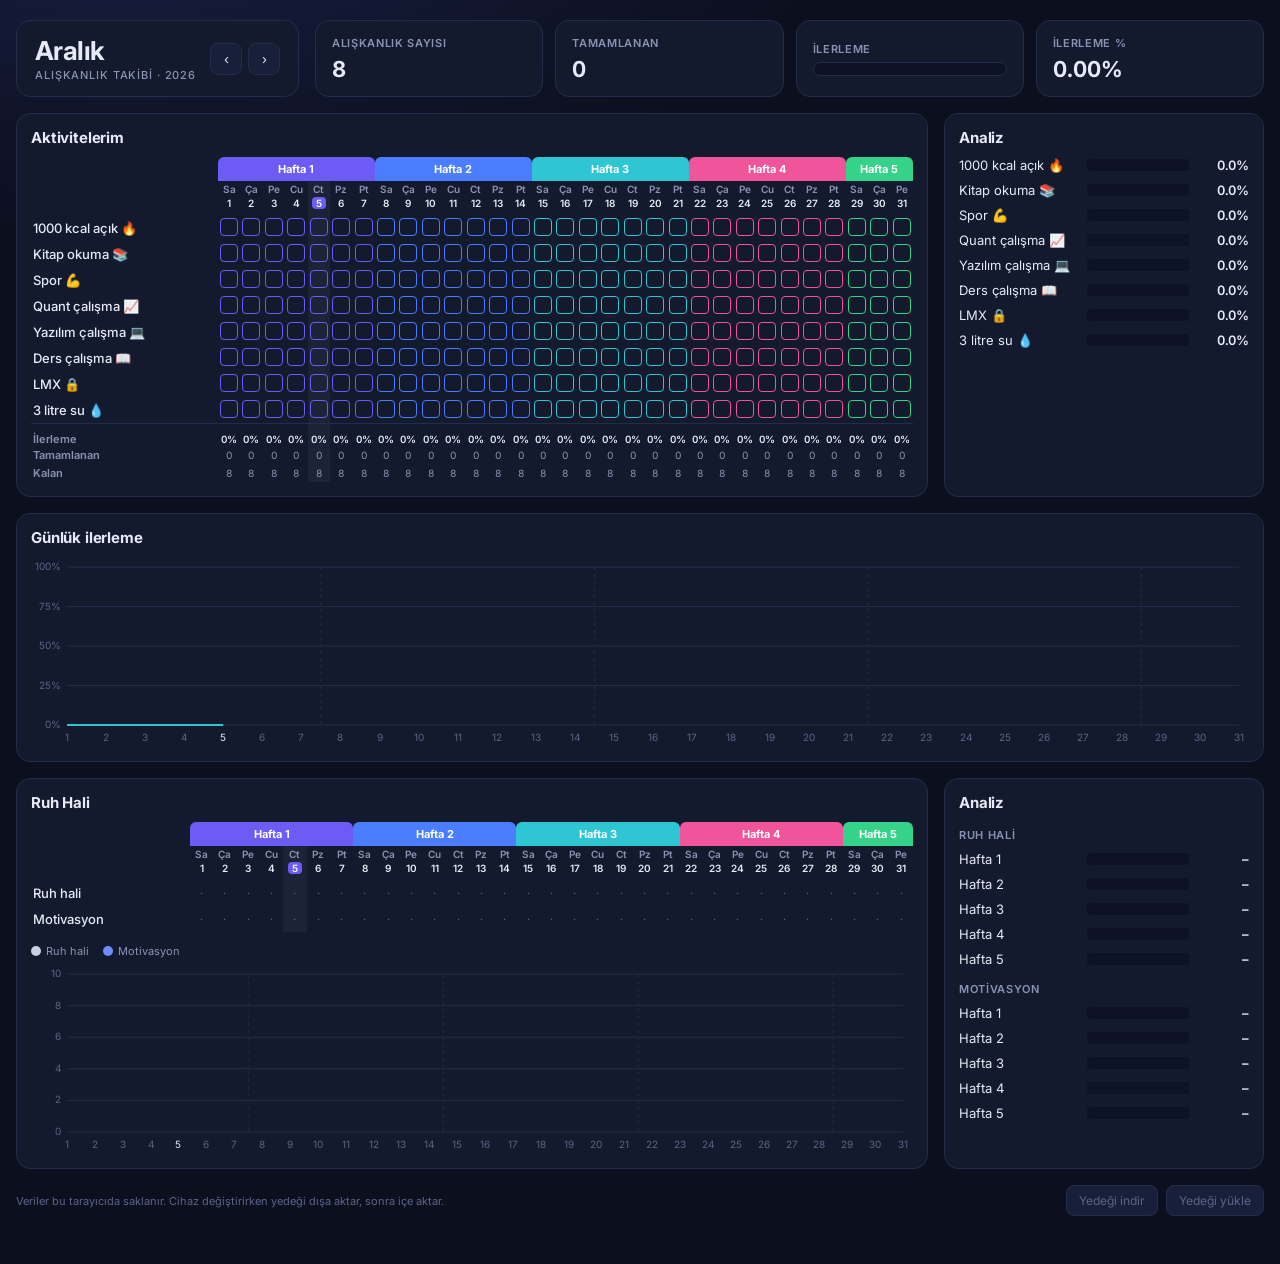
==== docs/aliskanlik/index.html @ 7b1dbbd0 "Alışkanlık takibi sayfası ekle (docs/aliskanlik) Koyu temalı aylık alışkanlık takibi: haftalara göre" ====
<!doctype html>
<html lang="tr">
<head>
<meta charset="utf-8">
<meta name="viewport" content="width=device-width, initial-scale=1">
<title>Alışkanlık Takibi</title>
<meta name="description" content="Aylık alışkanlık takibi: günlük işaretleme, ilerleme, analiz, ruh hali ve motivasyon.">
<link rel="preconnect" href="https://fonts.googleapis.com">
<link href="https://fonts.googleapis.com/css2?family=Inter:wght@400;500;600;700;800&display=swap" rel="stylesheet">
<style>
:root{
  --bg:#0b0f1e; --panel:#131a2e; --panel2:#182039; --line:#232c4a;
  --text:#e7eaf6; --muted:#8a93b4; --dim:#5b6488;
  --w1:#6c5cf5; --w2:#4a7dff; --w3:#2fc6d4; --w4:#f0549a; --w5:#35d38a;
  --bar-hi:#f5c542; --bar-mid:#f08a3c; --bar-lo:#e8504f;
  --mood:#c9cfe8; --motiv:#6c8cff;
}
*{box-sizing:border-box}
html,body{margin:0}
body{background:radial-gradient(1200px 600px at 10% -10%,#1a1f45 0%,transparent 60%),var(--bg);color:var(--text);
  font-family:Inter,system-ui,-apple-system,Segoe UI,Roboto,sans-serif;font-size:13px;min-height:100vh}
.wrap{max-width:1500px;margin:0 auto;padding:20px 16px 48px}
button{font:inherit;color:inherit;cursor:pointer}

/* header */
.head{display:grid;grid-template-columns:auto 1fr;gap:16px;align-items:stretch;margin-bottom:16px}
.month{background:var(--panel);border:1px solid var(--line);border-radius:14px;padding:14px 18px;display:flex;align-items:center;gap:14px}
.month h1{margin:0;font-size:26px;font-weight:700;letter-spacing:-.02em;min-width:110px}
.month small{display:block;color:var(--muted);font-size:11px;font-weight:500;letter-spacing:.08em;text-transform:uppercase;margin-top:2px}
.nav{display:flex;gap:6px}
.nav button{width:32px;height:32px;border-radius:8px;border:1px solid var(--line);background:var(--panel2)}
.nav button:hover{border-color:var(--w1)}
.stats{display:grid;grid-template-columns:repeat(4,minmax(0,1fr));gap:12px}
.stat{background:var(--panel);border:1px solid var(--line);border-radius:14px;padding:12px 16px;display:flex;flex-direction:column;justify-content:center;gap:6px}
.stat .k{color:var(--muted);font-size:11px;font-weight:600;letter-spacing:.06em;text-transform:uppercase}
.stat .v{font-size:22px;font-weight:700;font-variant-numeric:tabular-nums}
.pbar{height:14px;border-radius:7px;background:#0d1226;border:1px solid var(--line);overflow:hidden}
.pbar i{display:block;height:100%;width:0;background:linear-gradient(90deg,var(--bar-lo),var(--bar-mid),var(--bar-hi));transition:width .3s}

/* layout */
.row{display:grid;grid-template-columns:minmax(0,1fr) 320px;gap:16px;margin-bottom:16px}
.card{background:var(--panel);border:1px solid var(--line);border-radius:14px;padding:14px}
.card h2{margin:0 0 10px;font-size:15px;font-weight:700;letter-spacing:-.01em}
.scroll{overflow-x:auto;-webkit-overflow-scrolling:touch}

/* grid table */
table.grid{border-collapse:separate;border-spacing:0;width:100%;min-width:820px}
.grid th,.grid td{padding:0;text-align:center}
.grid .name{text-align:left;padding:0 10px 0 2px;white-space:nowrap;font-weight:500;position:sticky;left:0;background:var(--panel);z-index:1;min-width:150px}
.grid .wk th{font-size:11px;font-weight:700;color:#fff;height:24px}
.grid .wk th.w{border-radius:6px 6px 0 0}
.grid .dn th,.grid .dd th{font-size:10px;color:var(--muted);font-weight:600;height:16px}
.grid .dd th{color:var(--text);padding-bottom:6px}
.grid th.today,.grid td.today{background:rgba(255,255,255,.04)}
.grid .dd th.today{color:#fff}
.grid .dd th.today span{background:var(--w1);border-radius:4px;padding:0 4px}
.grid tbody td{height:26px}
.cb{width:18px;height:18px;border-radius:4px;border:1.5px solid var(--c);background:transparent;display:inline-grid;place-items:center;padding:0;transition:background .12s,transform .08s}
.cb:hover{transform:scale(1.12)}
.cb.on{background:var(--c)}
.cb.on::after{content:"";width:5px;height:9px;border:solid #0b0f1e;border-width:0 2px 2px 0;transform:rotate(45deg) translate(-1px,-1px)}
.grid tfoot td{font-size:10px;color:var(--muted);height:18px;font-variant-numeric:tabular-nums}
.grid tfoot tr:first-child td{padding-top:8px;border-top:1px solid var(--line)}
.grid tfoot .name{color:var(--muted);font-size:11px;font-weight:600}
.grid tfoot td.pc{color:var(--text);font-weight:600}
.grid select{appearance:none;-webkit-appearance:none;background:transparent;border:0;color:var(--text);font:inherit;font-size:11px;width:22px;text-align:center;text-align-last:center;cursor:pointer;padding:3px 0;border-radius:4px}
.grid select:hover,.grid select:focus{background:var(--panel2);outline:none}
.grid select.empty{color:var(--dim)}
.lock{font-size:11px;opacity:.6}

/* analysis */
.ana{display:flex;flex-direction:column;gap:9px}
.ana .r{display:grid;grid-template-columns:120px 1fr 52px;align-items:center;gap:8px}
.ana .r span:first-child{white-space:nowrap;overflow:hidden;text-overflow:ellipsis}
.ana .t{height:12px;background:#0d1226;border-radius:3px;overflow:hidden}
.ana .t i{display:block;height:100%;border-radius:3px;transition:width .3s}
.ana .p{text-align:right;font-variant-numeric:tabular-nums;font-weight:600}
.ana .sub{color:var(--muted);font-size:11px;font-weight:600;text-transform:uppercase;letter-spacing:.06em;margin-top:6px}

/* charts */
.chart{width:100%;height:190px;display:block}
.legend{display:flex;gap:14px;color:var(--muted);font-size:11px;margin-bottom:6px}
.legend b{display:inline-block;width:10px;height:10px;border-radius:50%;margin-right:5px;vertical-align:-1px}

.foot{display:flex;flex-wrap:wrap;gap:8px;justify-content:space-between;align-items:center;color:var(--dim);font-size:11px}
.foot button{background:var(--panel2);border:1px solid var(--line);border-radius:8px;padding:7px 12px;font-size:12px}
.foot button:hover{border-color:var(--w1)}

@media (max-width:1100px){.row{grid-template-columns:minmax(0,1fr)}}
@media (max-width:760px){
  .head{grid-template-columns:minmax(0,1fr)}
  .stats{grid-template-columns:repeat(2,minmax(0,1fr))}
  .month{justify-content:space-between}
  .grid .name{min-width:118px;font-size:12px}
}
</style>
</head>
<body>
<div class="wrap">

  <header class="head">
    <div class="month">
      <div><h1 id="mName">—</h1><small>Alışkanlık Takibi · <span id="yName"></span></small></div>
      <div class="nav"><button id="prev" aria-label="Önceki ay">‹</button><button id="next" aria-label="Sonraki ay">›</button></div>
    </div>
    <div class="stats">
      <div class="stat"><span class="k">Alışkanlık sayısı</span><span class="v" id="sCount">0</span></div>
      <div class="stat"><span class="k">Tamamlanan</span><span class="v" id="sDone">0</span></div>
      <div class="stat"><span class="k">İlerleme</span><div class="pbar"><i id="sBar"></i></div></div>
      <div class="stat"><span class="k">İlerleme %</span><span class="v" id="sPct">0%</span></div>
    </div>
  </header>

  <section class="row">
    <div class="card">
      <h2>Aktivitelerim</h2>
      <div class="scroll"><table class="grid" id="habitGrid"></table></div>
    </div>
    <div class="card">
      <h2>Analiz</h2>
      <div class="ana" id="habitAna"></div>
    </div>
  </section>

  <section class="card" style="margin-bottom:16px">
    <h2>Günlük ilerleme</h2>
    <svg class="chart" id="dailyChart"></svg>
  </section>

  <section class="row">
    <div class="card">
      <h2>Ruh Hali</h2>
      <div class="scroll"><table class="grid" id="moodGrid"></table></div>
      <div class="legend" style="margin-top:12px"><span><b style="background:var(--mood)"></b>Ruh hali</span><span><b style="background:var(--motiv)"></b>Motivasyon</span></div>
      <svg class="chart" id="moodChart"></svg>
    </div>
    <div class="card">
      <h2>Analiz</h2>
      <div class="ana" id="moodAna"></div>
    </div>
  </section>

  <footer class="foot">
    <span>Veriler bu tarayıcıda saklanır. Cihaz değiştirirken yedeği dışa aktar, sonra içe aktar.</span>
    <span style="display:flex;gap:8px">
      <button id="exp">Yedeği indir</button>
      <button id="imp">Yedeği yükle</button>
      <input type="file" id="impFile" accept="application/json" hidden>
    </span>
  </footer>
</div>

<script>
// ---- Ayarlar: aktivite listesi ----
const HABITS = [
  { id: "kcal",    name: "1000 kcal açık",   icon: "🔥" },
  { id: "kitap",   name: "Kitap okuma",      icon: "📚" },
  { id: "spor",    name: "Spor",             icon: "💪" },
  { id: "quant",   name: "Quant çalışma",    icon: "📈" },
  { id: "yazilim", name: "Yazılım çalışma",  icon: "💻" },
  { id: "ders",    name: "Ders çalışma",     icon: "📖" },
  { id: "lmx",     name: "LMX",              icon: "🔒" },
  { id: "su",      name: "3 litre su",       icon: "💧" },
];
const MONTHS = ["Ocak","Şubat","Mart","Nisan","Mayıs","Haziran","Temmuz","Ağustos","Eylül","Ekim","Kasım","Aralık"];
const DAYS = ["Pz","Pt","Sa","Ça","Pe","Cu","Ct"];
const WEEK_COLORS = ["--w1","--w2","--w3","--w4","--w5"].map(v => getComputedStyle(document.documentElement).getPropertyValue(v).trim());
const KEY = "aliskanlik:v1";

let store = {};
try { store = JSON.parse(localStorage.getItem(KEY)) || {}; } catch (e) { store = {}; }
const save = () => { try { localStorage.setItem(KEY, JSON.stringify(store)); } catch (e) {} };

const now = new Date();
let Y = now.getFullYear(), M = now.getMonth();
const $ = id => document.getElementById(id);
const mkey = () => `${Y}-${String(M + 1).padStart(2, "0")}`;
const dim = () => new Date(Y, M + 1, 0).getDate();
const month = () => {
  const k = mkey();
  store[k] ??= { checks: {}, mood: {}, motiv: {} };
  return store[k];
};
const weekOf = d => Math.floor((d - 1) / 7);
const isToday = d => Y === now.getFullYear() && M === now.getMonth() && d === now.getDate();
const pct = (a, b) => b ? (a / b) * 100 : 0;
const fmt = v => v.toFixed(v >= 10 || v === 0 ? 0 : 1) + "%";

function headRows(n) {
  let wk = `<tr class="wk"><th class="name"></th>`;
  for (let w = 0; w * 7 < n; w++) {
    const span = Math.min(7, n - w * 7);
    wk += `<th class="w" colspan="${span}" style="background:${WEEK_COLORS[w]}">Hafta ${w + 1}</th>`;
  }
  let dn = `<tr class="dn"><th class="name"></th>`, dd = `<tr class="dd"><th class="name"></th>`;
  for (let d = 1; d <= n; d++) {
    const t = isToday(d) ? ' class="today"' : "";
    dn += `<th${t}>${DAYS[new Date(Y, M, d).getDay()]}</th>`;
    dd += `<th${t}><span>${d}</span></th>`;
  }
  return `<thead>${wk}</tr>${dn}</tr>${dd}</tr></thead>`;
}

function renderHabitGrid() {
  const n = dim(), m = month();
  let body = "<tbody>";
  for (const h of HABITS) {
    const set = new Set(m.checks[h.id] || []);
    body += `<tr><td class="name">${h.name} <span>${h.icon}</span></td>`;
    for (let d = 1; d <= n; d++) {
      body += `<td${isToday(d) ? ' class="today"' : ""}><button class="cb${set.has(d) ? " on" : ""}" style="--c:${WEEK_COLORS[weekOf(d)]}" data-h="${h.id}" data-d="${d}" aria-label="${h.name} ${d}"></button></td>`;
    }
    body += "</tr>";
  }
  body += "</tbody><tfoot>";
  const rows = [["İlerleme", "pc"], ["Tamamlanan", ""], ["Kalan", ""]];
  const daily = dailyCounts();
  rows.forEach(([label, cls], i) => {
    body += `<tr><td class="name">${label}</td>`;
    for (let d = 1; d <= n; d++) {
      const c = daily[d - 1];
      const v = i === 0 ? fmt(pct(c, HABITS.length)) : i === 1 ? c : HABITS.length - c;
      body += `<td class="${cls}${isToday(d) ? " today" : ""}">${v}</td>`;
    }
    body += "</tr>";
  });
  body += "</tfoot>";
  $("habitGrid").innerHTML = headRows(n) + body;
}

function renderMoodGrid() {
  const n = dim(), m = month();
  const opts = v => `<option value="">·</option>` + Array.from({ length: 10 }, (_, i) => `<option${v == i + 1 ? " selected" : ""}>${i + 1}</option>`).join("");
  let body = "<tbody>";
  for (const [k, label] of [["mood", "Ruh hali"], ["motiv", "Motivasyon"]]) {
    body += `<tr><td class="name">${label}</td>`;
    for (let d = 1; d <= n; d++) {
      const v = m[k][d];
      body += `<td${isToday(d) ? ' class="today"' : ""}><select class="${v ? "" : "empty"}" data-k="${k}" data-d="${d}" aria-label="${label} ${d}">${opts(v)}</select></td>`;
    }
    body += "</tr>";
  }
  $("moodGrid").innerHTML = headRows(n) + body + "</tbody>";
}

function dailyCounts() {
  const n = dim(), m = month(), out = Array(n).fill(0);
  for (const h of HABITS) for (const d of m.checks[h.id] || []) if (d <= n) out[d - 1]++;
  return out;
}

function barColor(p) { return p >= 50 ? "var(--bar-hi)" : p >= 30 ? "var(--bar-mid)" : "var(--bar-lo)"; }

function renderStats() {
  const n = dim(), m = month();
  const done = dailyCounts().reduce((a, b) => a + b, 0);
  const p = pct(done, n * HABITS.length);
  $("mName").textContent = MONTHS[M];
  $("yName").textContent = Y;
  $("sCount").textContent = HABITS.length;
  $("sDone").textContent = done;
  $("sPct").textContent = p.toFixed(2) + "%";
  $("sBar").style.width = p + "%";

  $("habitAna").innerHTML = HABITS.map(h => {
    const c = (m.checks[h.id] || []).filter(d => d <= n).length;
    const hp = pct(c, n);
    return `<div class="r"><span>${h.name} ${h.icon}</span><div class="t"><i style="width:${hp}%;background:${barColor(hp)}"></i></div><span class="p">${hp.toFixed(1)}%</span></div>`;
  }).join("");

  const weeks = Math.ceil(n / 7);
  const avg = (k, w) => {
    const vals = [];
    for (let d = w * 7 + 1; d <= Math.min(n, w * 7 + 7); d++) if (m[k][d]) vals.push(+m[k][d]);
    return vals.length ? vals.reduce((a, b) => a + b, 0) / vals.length : 0;
  };
  let html = "";
  for (const [k, label, col] of [["mood", "Ruh hali", "var(--mood)"], ["motiv", "Motivasyon", "var(--motiv)"]]) {
    html += `<div class="sub">${label}</div>`;
    for (let w = 0; w < weeks; w++) {
      const a = avg(k, w);
      html += `<div class="r"><span>Hafta ${w + 1}</span><div class="t"><i style="width:${a * 10}%;background:${WEEK_COLORS[w]}"></i></div><span class="p">${a ? a.toFixed(1) : "–"}</span></div>`;
    }
  }
  $("moodAna").innerHTML = html;
}

// Smooth path through points (Catmull-Rom -> Bezier)
function smooth(pts) {
  if (!pts.length) return "";
  let d = `M${pts[0][0]},${pts[0][1]}`;
  for (let i = 0; i < pts.length - 1; i++) {
    const p0 = pts[i - 1] || pts[i], p1 = pts[i], p2 = pts[i + 1], p3 = pts[i + 2] || p2;
    const c1 = [p1[0] + (p2[0] - p0[0]) / 6, p1[1] + (p2[1] - p0[1]) / 6];
    const c2 = [p2[0] - (p3[0] - p1[0]) / 6, p2[1] - (p3[1] - p1[1]) / 6];
    d += ` C${c1[0]},${c1[1]} ${c2[0]},${c2[1]} ${p2[0]},${p2[1]}`;
  }
  return d;
}

function chart(svg, series, max, ticks, suffix) {
  const W = svg.clientWidth || 800, H = svg.clientHeight || 190;
  const L = 36, R = 10, T = 10, B = 22, n = dim();
  const x = d => L + ((d - 1) / Math.max(1, n - 1)) * (W - L - R);
  const y = v => T + (1 - v / max) * (H - T - B);
  let g = "";
  for (const t of ticks) g += `<line x1="${L}" x2="${W - R}" y1="${y(t)}" y2="${y(t)}" stroke="#232c4a"/><text x="${L - 6}" y="${y(t) + 3}" fill="#5b6488" font-size="10" text-anchor="end">${t}${suffix}</text>`;
  for (let d = 1; d <= n; d += (W < 500 ? 3 : 1)) g += `<text x="${x(d)}" y="${H - 6}" fill="${isToday(d) ? "#e7eaf6" : "#5b6488"}" font-size="10" text-anchor="middle">${d}</text>`;
  for (let w = 1; w * 7 < n; w++) g += `<line x1="${x(w * 7 + .5)}" x2="${x(w * 7 + .5)}" y1="${T}" y2="${H - B}" stroke="#232c4a" stroke-dasharray="3 4"/>`;
  for (const s of series) {
    const pts = s.values.map((v, i) => v == null ? null : [x(i + 1), y(v)]).filter(Boolean);
    if (!pts.length) continue;
    const line = smooth(pts);
    if (s.fill) g += `<path d="${line} L${pts[pts.length - 1][0]},${y(0)} L${pts[0][0]},${y(0)} Z" fill="url(#${s.fill})"/>`;
    g += `<path d="${line}" fill="none" stroke="${s.color}" stroke-width="2"/>`;
    if (pts.length < 2 || s.dots) g += pts.map(p => `<circle cx="${p[0]}" cy="${p[1]}" r="2.5" fill="${s.color}"/>`).join("");
  }
  svg.setAttribute("viewBox", `0 0 ${W} ${H}`);
  svg.innerHTML = `<defs><linearGradient id="gArea" x1="0" y1="0" x2="0" y2="1"><stop offset="0" stop-color="#2fc6d4" stop-opacity=".45"/><stop offset="1" stop-color="#2fc6d4" stop-opacity="0"/></linearGradient></defs>` + g;
}

function renderCharts() {
  const n = dim(), m = month(), daily = dailyCounts();
  const last = (Y === now.getFullYear() && M === now.getMonth()) ? now.getDate() : n;
  const isFuture = Y > now.getFullYear() || (Y === now.getFullYear() && M > now.getMonth());
  const vals = daily.map((c, i) => isFuture || i + 1 > last ? null : pct(c, HABITS.length));
  chart($("dailyChart"), [{ values: vals, color: "#2fc6d4", fill: "gArea" }], 100, [0, 25, 50, 75, 100], "%");
  const series = k => Array.from({ length: n }, (_, i) => m[k][i + 1] ? +m[k][i + 1] : null);
  chart($("moodChart"), [
    { values: series("mood"), color: "#c9cfe8", dots: true },
    { values: series("motiv"), color: "#6c8cff", dots: true },
  ], 10, [0, 2, 4, 6, 8, 10], "");
}

function scrollToToday() {
  document.querySelectorAll(".scroll").forEach(sc => {
    const t = sc.querySelector(".dd th.today");
    sc.scrollLeft = t ? Math.max(0, t.offsetLeft - sc.clientWidth / 2) : 0;
  });
}
function renderAll() { renderHabitGrid(); renderMoodGrid(); renderStats(); renderCharts(); scrollToToday(); }
function refresh() { renderHabitGrid(); renderStats(); renderCharts(); }

$("habitGrid").addEventListener("click", e => {
  const b = e.target.closest(".cb"); if (!b) return;
  const m = month(), h = b.dataset.h, d = +b.dataset.d;
  const set = new Set(m.checks[h] || []);
  set.has(d) ? set.delete(d) : set.add(d);
  m.checks[h] = [...set].sort((a, b) => a - b);
  save(); refresh();
});
$("moodGrid").addEventListener("change", e => {
  const s = e.target.closest("select"); if (!s) return;
  const m = month();
  if (s.value) m[s.dataset.k][s.dataset.d] = +s.value; else delete m[s.dataset.k][s.dataset.d];
  s.classList.toggle("empty", !s.value);
  save(); renderStats(); renderCharts();
});
$("prev").onclick = () => { if (--M < 0) { M = 11; Y--; } renderAll(); };
$("next").onclick = () => { if (++M > 11) { M = 0; Y++; } renderAll(); };

$("exp").onclick = () => {
  const a = document.createElement("a");
  a.href = URL.createObjectURL(new Blob([JSON.stringify(store, null, 2)], { type: "application/json" }));
  a.download = `aliskanlik-yedek-${new Date().toISOString().slice(0, 10)}.json`;
  a.click(); URL.revokeObjectURL(a.href);
};
$("imp").onclick = () => $("impFile").click();
$("impFile").onchange = async e => {
  const f = e.target.files[0]; if (!f) return;
  try {
    const data = JSON.parse(await f.text());
    if (typeof data !== "object" || Array.isArray(data)) throw 0;
    store = data; save(); renderAll();
  } catch { alert("Yedek dosyası okunamadı."); }
  e.target.value = "";
};

let rt; addEventListener("resize", () => { clearTimeout(rt); rt = setTimeout(renderCharts, 120); });
renderAll();
</script>
</body>
</html>
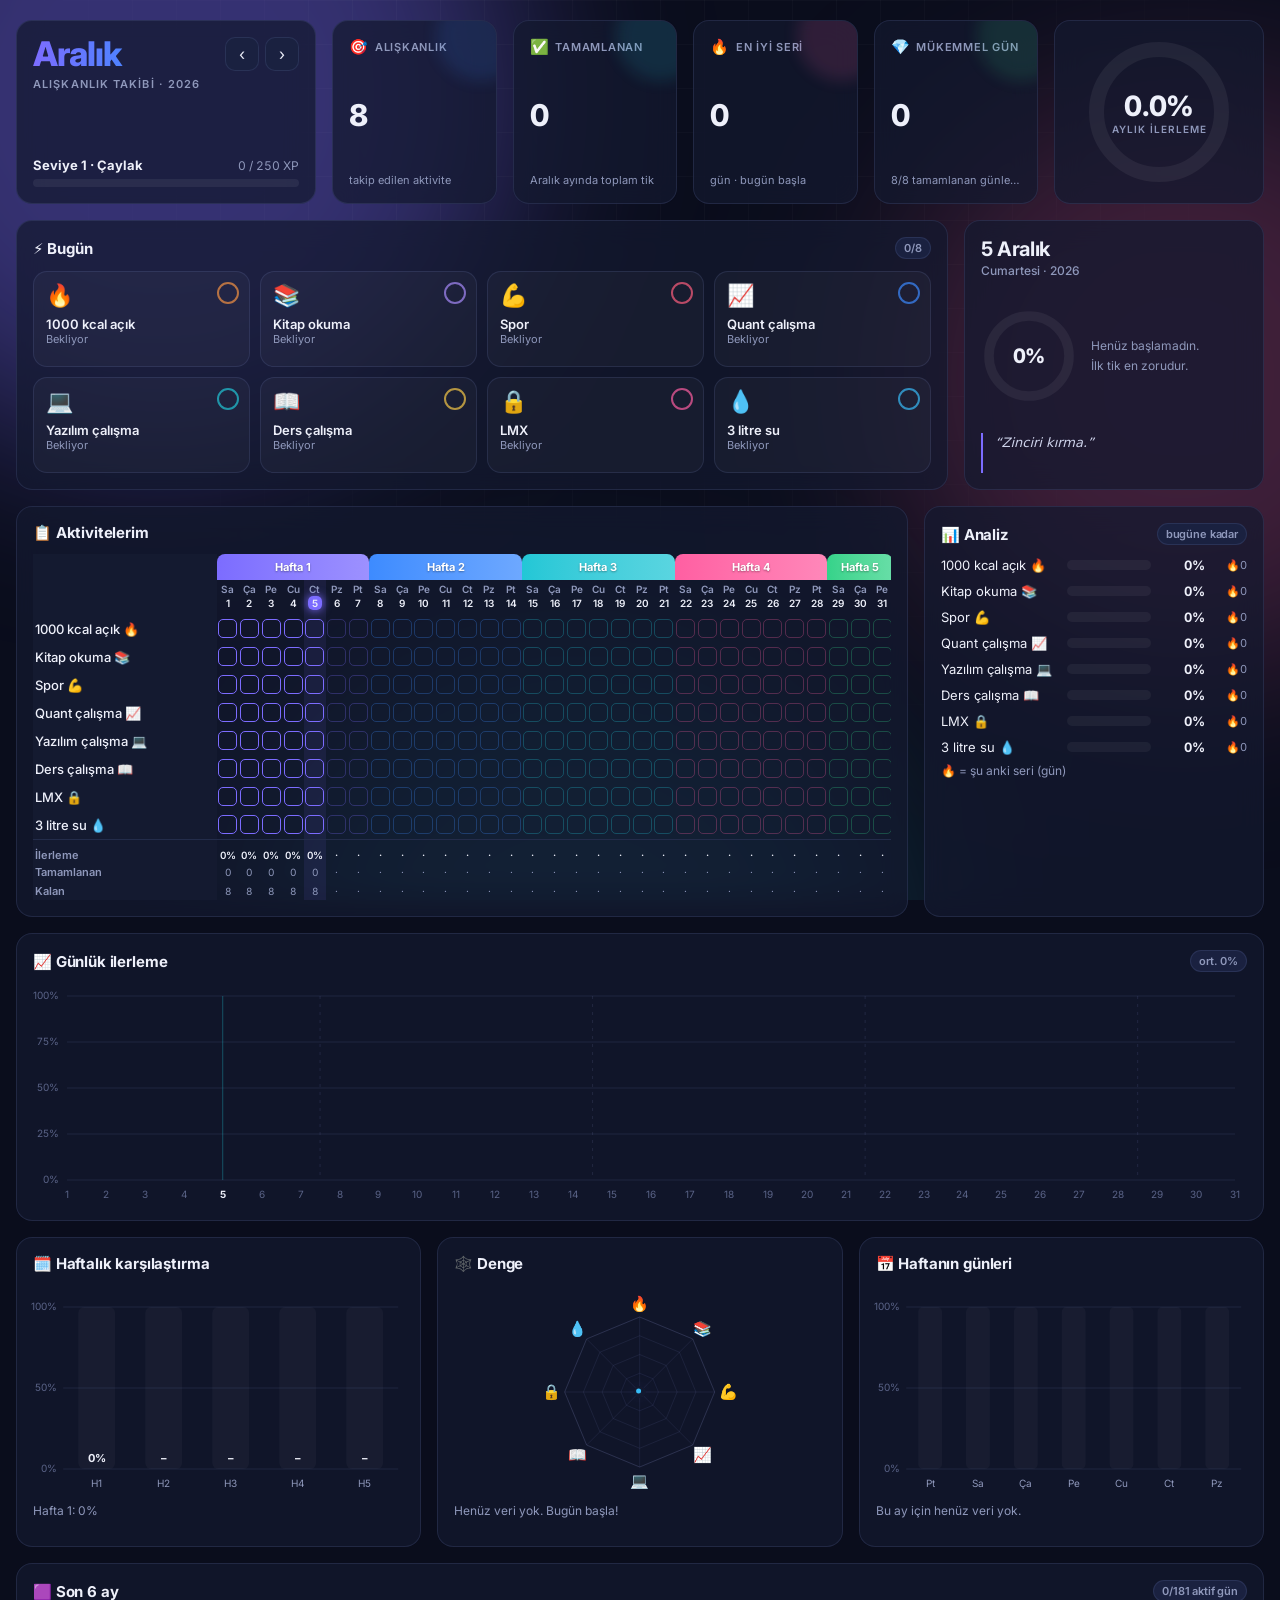
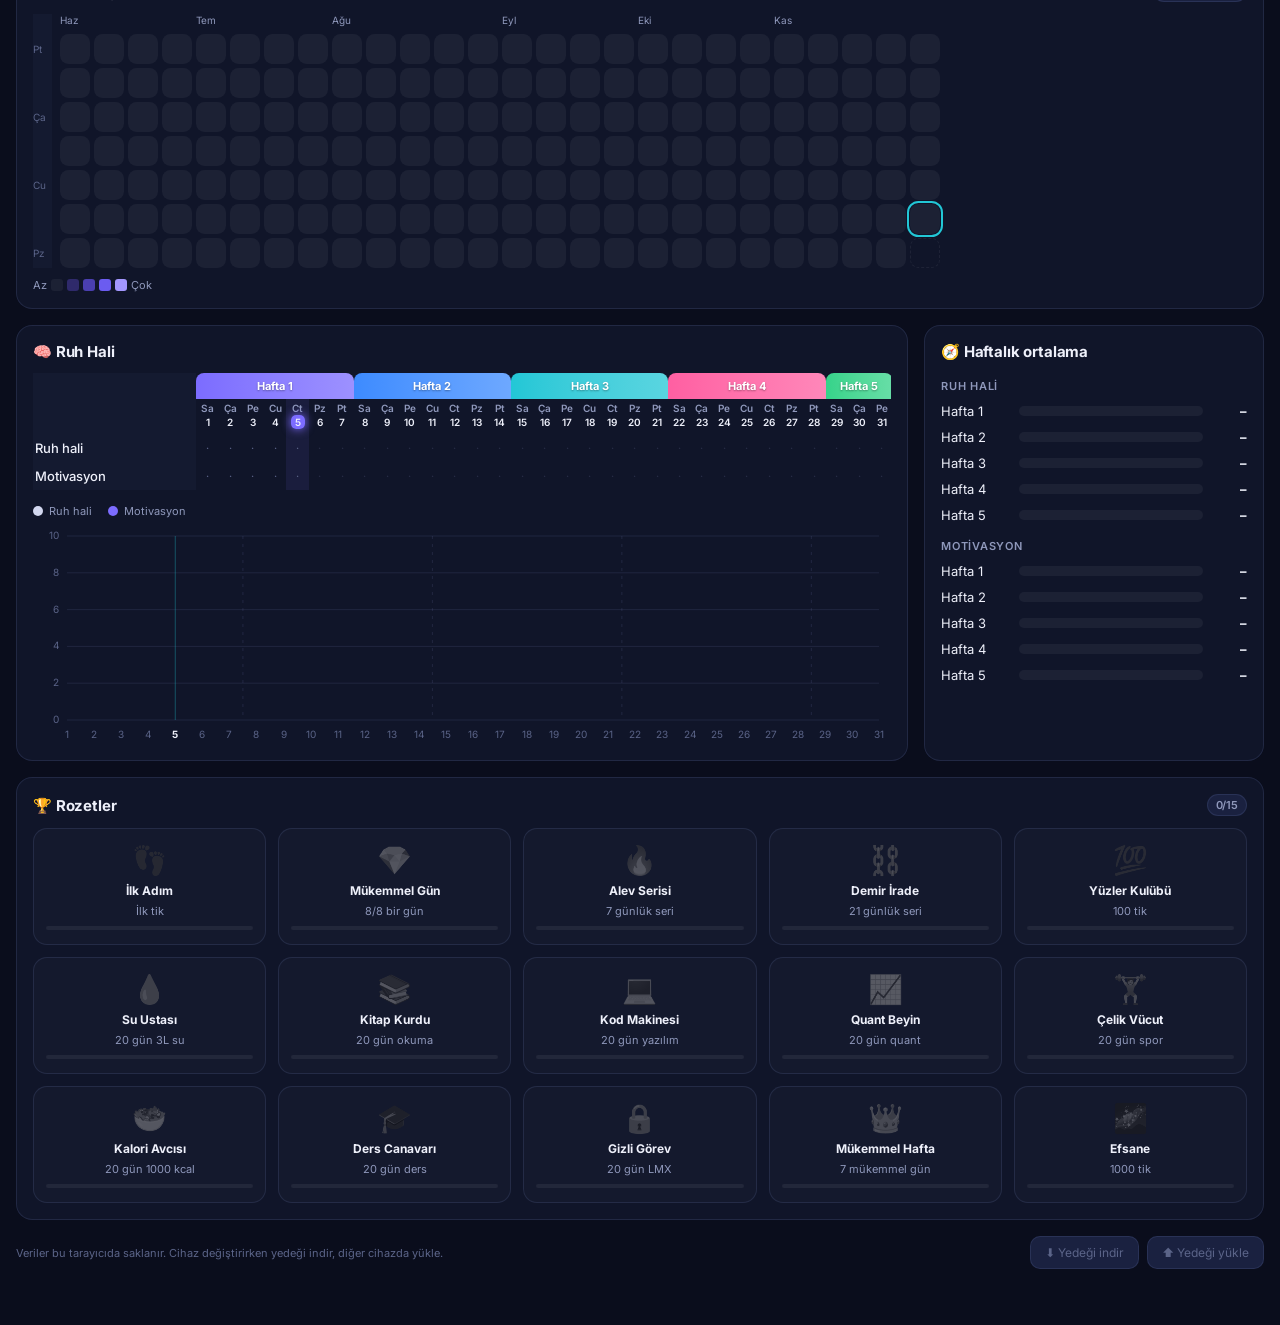
==== commit 2102cfe2: "Alışkanlık sayfasını genişlet: animasyonlar, yeni grafikler, seviye ve rozetler - Hareketli arka pla" ====
--- a/docs/aliskanlik/index.html
+++ b/docs/aliskanlik/index.html
@@ -2,195 +2,609 @@
 <html lang="tr">
 <head>
 <meta charset="utf-8">
-<meta name="viewport" content="width=device-width, initial-scale=1">
+<meta name="viewport" content="width=device-width, initial-scale=1, viewport-fit=cover">
+<meta name="theme-color" content="#0a0d1c">
 <title>Alışkanlık Takibi</title>
-<meta name="description" content="Aylık alışkanlık takibi: günlük işaretleme, ilerleme, analiz, ruh hali ve motivasyon.">
+<meta name="description" content="Aylık alışkanlık takibi: günlük işaretleme, seriler, seviye, analiz grafikleri, ısı haritası, ruh hali ve rozetler.">
 <link rel="preconnect" href="https://fonts.googleapis.com">
 <link href="https://fonts.googleapis.com/css2?family=Inter:wght@400;500;600;700;800&display=swap" rel="stylesheet">
 <style>
 :root{
-  --bg:#0b0f1e; --panel:#131a2e; --panel2:#182039; --line:#232c4a;
-  --text:#e7eaf6; --muted:#8a93b4; --dim:#5b6488;
-  --w1:#6c5cf5; --w2:#4a7dff; --w3:#2fc6d4; --w4:#f0549a; --w5:#35d38a;
-  --bar-hi:#f5c542; --bar-mid:#f08a3c; --bar-lo:#e8504f;
-  --mood:#c9cfe8; --motiv:#6c8cff;
+  --bg:#0a0d1c; --panel:rgba(20,26,48,.72); --panel-solid:#141a30; --panel2:#1a2140; --line:rgba(120,135,200,.16); --line2:#232c4a;
+  --text:#eef0fa; --muted:#8f98bb; --dim:#5b6488;
+  --w1:#7c6cff; --w2:#3d8bff; --w3:#22c7d6; --w4:#ff5fa2; --w5:#35d38a;
+  --hi:#f7c948; --mid:#f59342; --lo:#ef5a5a;
+  --mood:#d2d7ef; --motiv:#7c6cff;
+  --radius:16px;
 }
 *{box-sizing:border-box}
 html,body{margin:0}
-body{background:radial-gradient(1200px 600px at 10% -10%,#1a1f45 0%,transparent 60%),var(--bg);color:var(--text);
-  font-family:Inter,system-ui,-apple-system,Segoe UI,Roboto,sans-serif;font-size:13px;min-height:100vh}
-.wrap{max-width:1500px;margin:0 auto;padding:20px 16px 48px}
+body{background:var(--bg);color:var(--text);font-family:Inter,system-ui,-apple-system,Segoe UI,Roboto,sans-serif;font-size:13px;min-height:100vh;overflow-x:hidden;-webkit-tap-highlight-color:transparent}
 button{font:inherit;color:inherit;cursor:pointer}
 
-/* header */
-.head{display:grid;grid-template-columns:auto 1fr;gap:16px;align-items:stretch;margin-bottom:16px}
-.month{background:var(--panel);border:1px solid var(--line);border-radius:14px;padding:14px 18px;display:flex;align-items:center;gap:14px}
-.month h1{margin:0;font-size:26px;font-weight:700;letter-spacing:-.02em;min-width:110px}
-.month small{display:block;color:var(--muted);font-size:11px;font-weight:500;letter-spacing:.08em;text-transform:uppercase;margin-top:2px}
+/* ---------- animated background ---------- */
+.aurora{position:fixed;inset:0;z-index:-1;overflow:hidden;pointer-events:none}
+.aurora i{position:absolute;border-radius:50%;filter:blur(90px);opacity:.38;mix-blend-mode:screen}
+.aurora i:nth-child(1){width:55vmax;height:55vmax;left:-15vmax;top:-20vmax;background:var(--w1);animation:drift1 26s ease-in-out infinite alternate}
+.aurora i:nth-child(2){width:45vmax;height:45vmax;right:-15vmax;top:10vh;background:var(--w4);opacity:.22;animation:drift2 32s ease-in-out infinite alternate}
+.aurora i:nth-child(3){width:50vmax;height:50vmax;left:20vw;bottom:-30vmax;background:var(--w3);opacity:.2;animation:drift3 38s ease-in-out infinite alternate}
+.aurora::after{content:"";position:absolute;inset:0;background-image:linear-gradient(rgba(255,255,255,.025) 1px,transparent 1px),linear-gradient(90deg,rgba(255,255,255,.025) 1px,transparent 1px);background-size:44px 44px;mask-image:radial-gradient(ellipse at 50% 0%,#000 30%,transparent 75%)}
+@keyframes drift1{to{transform:translate(18vw,14vh) scale(1.15)}}
+@keyframes drift2{to{transform:translate(-22vw,30vh) scale(.85)}}
+@keyframes drift3{to{transform:translate(-14vw,-20vh) scale(1.2)}}
+
+.wrap{max-width:1500px;margin:0 auto;padding:20px 16px 56px}
+
+/* ---------- cards & reveal ---------- */
+.card{position:relative;background:var(--panel);backdrop-filter:blur(14px);-webkit-backdrop-filter:blur(14px);border:1px solid var(--line);border-radius:var(--radius);padding:16px;transition:border-color .3s,box-shadow .3s,transform .3s}
+.card:hover{border-color:rgba(124,108,255,.35);box-shadow:0 10px 40px -18px rgba(124,108,255,.55)}
+.card h2{margin:0 0 12px;font-size:15px;font-weight:700;letter-spacing:-.01em;display:flex;align-items:center;gap:8px}
+.card h2 .tag{margin-left:auto;font-size:11px;font-weight:600;color:var(--muted);background:var(--panel2);border:1px solid var(--line);padding:3px 8px;border-radius:999px}
+.reveal{opacity:0;transform:translateY(22px) scale(.985);transition:opacity .7s cubic-bezier(.2,.7,.2,1),transform .7s cubic-bezier(.2,.7,.2,1);transition-delay:calc(var(--i,0)*70ms)}
+.reveal.in{opacity:1;transform:none}
+
+.row{display:grid;grid-template-columns:minmax(0,1fr) 340px;gap:16px;margin-bottom:16px}
+.tri{display:grid;grid-template-columns:repeat(3,minmax(0,1fr));gap:16px;margin-bottom:16px}
+.mb{margin-bottom:16px}
+.scroll{overflow-x:auto;-webkit-overflow-scrolling:touch;scrollbar-width:thin;scrollbar-color:#2a3358 transparent}
+
+/* ---------- header ---------- */
+.head{display:grid;grid-template-columns:300px minmax(0,1fr) 210px;gap:16px;margin-bottom:16px}
+.month{display:flex;flex-direction:column;gap:12px;justify-content:space-between}
+.month-top{display:flex;align-items:flex-start;justify-content:space-between;gap:10px}
+.month h1{margin:0;font-size:34px;font-weight:800;letter-spacing:-.03em;line-height:1;
+  background:linear-gradient(90deg,var(--w1),var(--w2),var(--w3),var(--w4),var(--w1));background-size:300% 100%;-webkit-background-clip:text;background-clip:text;color:transparent;animation:shine 8s linear infinite}
+@keyframes shine{to{background-position:300% 0}}
+.month small{display:block;color:var(--muted);font-size:11px;font-weight:600;letter-spacing:.1em;text-transform:uppercase;margin-top:6px}
 .nav{display:flex;gap:6px}
-.nav button{width:32px;height:32px;border-radius:8px;border:1px solid var(--line);background:var(--panel2)}
-.nav button:hover{border-color:var(--w1)}
-.stats{display:grid;grid-template-columns:repeat(4,minmax(0,1fr));gap:12px}
-.stat{background:var(--panel);border:1px solid var(--line);border-radius:14px;padding:12px 16px;display:flex;flex-direction:column;justify-content:center;gap:6px}
-.stat .k{color:var(--muted);font-size:11px;font-weight:600;letter-spacing:.06em;text-transform:uppercase}
-.stat .v{font-size:22px;font-weight:700;font-variant-numeric:tabular-nums}
-.pbar{height:14px;border-radius:7px;background:#0d1226;border:1px solid var(--line);overflow:hidden}
-.pbar i{display:block;height:100%;width:0;background:linear-gradient(90deg,var(--bar-lo),var(--bar-mid),var(--bar-hi));transition:width .3s}
-
-/* layout */
-.row{display:grid;grid-template-columns:minmax(0,1fr) 320px;gap:16px;margin-bottom:16px}
-.card{background:var(--panel);border:1px solid var(--line);border-radius:14px;padding:14px}
-.card h2{margin:0 0 10px;font-size:15px;font-weight:700;letter-spacing:-.01em}
-.scroll{overflow-x:auto;-webkit-overflow-scrolling:touch}
-
-/* grid table */
-table.grid{border-collapse:separate;border-spacing:0;width:100%;min-width:820px}
+.nav button{width:34px;height:34px;border-radius:10px;border:1px solid var(--line);background:var(--panel2);font-size:16px;transition:transform .15s,border-color .2s}
+.nav button:hover{border-color:var(--w1);transform:translateY(-1px)}
+.nav button:active{transform:scale(.92)}
+.lvl{display:flex;flex-direction:column;gap:6px}
+.lvl-top{display:flex;justify-content:space-between;align-items:baseline;font-size:12px}
+.lvl-top b{font-size:13px}
+.lvl-top span{color:var(--muted);font-variant-numeric:tabular-nums}
+.xp{height:8px;border-radius:99px;background:rgba(255,255,255,.06);overflow:hidden}
+.xp i{display:block;height:100%;width:0;border-radius:99px;background:linear-gradient(90deg,var(--w1),var(--w3));box-shadow:0 0 12px var(--w1);transition:width 1s cubic-bezier(.2,.7,.2,1)}
+
+.stats{display:grid;grid-template-columns:repeat(4,minmax(0,1fr));gap:16px}
+.stat{display:flex;flex-direction:column;justify-content:space-between;gap:10px;overflow:hidden}
+.stat .k{color:var(--muted);font-size:11px;font-weight:600;letter-spacing:.07em;text-transform:uppercase;display:flex;align-items:center;gap:6px}
+.stat .k em{font-style:normal;font-size:15px}
+.stat .v{font-size:30px;font-weight:800;letter-spacing:-.02em;font-variant-numeric:tabular-nums;line-height:1}
+.stat .s{color:var(--muted);font-size:11px;white-space:nowrap;overflow:hidden;text-overflow:ellipsis}
+.stat::before{content:"";position:absolute;right:-30px;top:-30px;width:90px;height:90px;border-radius:50%;background:var(--c,var(--w1));opacity:.13;filter:blur(8px)}
+
+.ringcard{display:grid;place-items:center;text-align:center}
+.ring{position:relative;width:150px;height:150px}
+.ring svg{width:100%;height:100%;transform:rotate(-90deg)}
+.ring .trk{fill:none;stroke:rgba(255,255,255,.06);stroke-width:12}
+.ring .val{fill:none;stroke:url(#ringGrad);stroke-width:12;stroke-linecap:round;transition:stroke-dashoffset 1.2s cubic-bezier(.2,.7,.2,1);filter:drop-shadow(0 0 6px rgba(124,108,255,.7))}
+.ring .lbl{position:absolute;inset:0;display:grid;place-content:center}
+.ring .lbl b{font-size:28px;font-weight:800;letter-spacing:-.02em;font-variant-numeric:tabular-nums}
+.ring .lbl span{color:var(--muted);font-size:10px;font-weight:600;letter-spacing:.1em;text-transform:uppercase}
+
+/* ---------- today ---------- */
+.today-wrap{display:grid;grid-template-columns:minmax(0,1fr) 300px;gap:16px}
+.tiles{display:grid;grid-template-columns:repeat(4,minmax(0,1fr));gap:10px}
+.tile{position:relative;overflow:hidden;text-align:left;border:1px solid var(--line);background:rgba(255,255,255,.03);border-radius:14px;padding:12px;display:flex;flex-direction:column;gap:10px;min-height:96px;transition:transform .2s,border-color .3s,background .3s,box-shadow .3s}
+.tile:hover{transform:translateY(-2px);border-color:color-mix(in srgb,var(--hc) 60%,transparent)}
+.tile:active{transform:scale(.96)}
+.tile .ic{font-size:22px;line-height:1;transition:transform .4s cubic-bezier(.3,1.6,.5,1)}
+.tile .nm{font-weight:600;font-size:13px}
+.tile .st{font-size:11px;color:var(--muted)}
+.tile .chk{position:absolute;top:10px;right:10px;width:22px;height:22px;border-radius:50%;border:2px solid color-mix(in srgb,var(--hc) 70%,transparent);display:grid;place-items:center;transition:background .25s,border-color .25s}
+.tile.on{background:linear-gradient(135deg,color-mix(in srgb,var(--hc) 38%,transparent),color-mix(in srgb,var(--hc) 8%,transparent));border-color:color-mix(in srgb,var(--hc) 70%,transparent);box-shadow:0 8px 30px -12px var(--hc)}
+.tile.on .ic{transform:scale(1.12) rotate(-8deg)}
+.tile.on .chk{background:var(--hc);border-color:var(--hc)}
+.tile.on .chk::after{content:"";width:5px;height:10px;border:solid #0a0d1c;border-width:0 2.5px 2.5px 0;transform:rotate(45deg) translate(-1px,-1px)}
+.tile.on .st{color:var(--text)}
+.tile::after{content:"";position:absolute;inset:0;background:linear-gradient(110deg,transparent 30%,rgba(255,255,255,.12) 50%,transparent 70%);transform:translateX(-120%)}
+.tile.flash::after{animation:sweep .7s ease-out}
+@keyframes sweep{to{transform:translateX(120%)}}
+.daybox{display:flex;flex-direction:column;gap:14px;justify-content:space-between}
+.daybox .date{font-size:20px;font-weight:700;letter-spacing:-.02em}
+.daybox .date span{display:block;color:var(--muted);font-size:12px;font-weight:500;margin-top:2px;letter-spacing:0}
+.mini{display:flex;align-items:center;gap:14px}
+.mini .ring{width:96px;height:96px}
+.mini .ring .lbl b{font-size:20px}
+.quote{font-size:13px;line-height:1.5;color:#cfd4ec;border-left:2px solid var(--w1);padding-left:12px;font-style:italic;min-height:40px}
+
+/* ---------- habit grid ---------- */
+table.grid{border-collapse:separate;border-spacing:0;width:100%;min-width:860px}
 .grid th,.grid td{padding:0;text-align:center}
-.grid .name{text-align:left;padding:0 10px 0 2px;white-space:nowrap;font-weight:500;position:sticky;left:0;background:var(--panel);z-index:1;min-width:150px}
-.grid .wk th{font-size:11px;font-weight:700;color:#fff;height:24px}
-.grid .wk th.w{border-radius:6px 6px 0 0}
-.grid .dn th,.grid .dd th{font-size:10px;color:var(--muted);font-weight:600;height:16px}
+.grid .name{text-align:left;padding:0 10px 0 2px;white-space:nowrap;font-weight:500;position:sticky;left:0;background:var(--panel-solid);z-index:2;min-width:160px}
+.grid .wk th{font-size:11px;font-weight:700;color:#fff;height:26px;text-shadow:0 1px 2px rgba(0,0,0,.35)}
+.grid .wk th.w{border-radius:8px 8px 0 0;background-size:200% 100%}
+.grid .dn th,.grid .dd th{font-size:10px;color:var(--muted);font-weight:600;height:17px}
 .grid .dd th{color:var(--text);padding-bottom:6px}
-.grid th.today,.grid td.today{background:rgba(255,255,255,.04)}
-.grid .dd th.today{color:#fff}
-.grid .dd th.today span{background:var(--w1);border-radius:4px;padding:0 4px}
-.grid tbody td{height:26px}
-.cb{width:18px;height:18px;border-radius:4px;border:1.5px solid var(--c);background:transparent;display:inline-grid;place-items:center;padding:0;transition:background .12s,transform .08s}
-.cb:hover{transform:scale(1.12)}
-.cb.on{background:var(--c)}
-.cb.on::after{content:"";width:5px;height:9px;border:solid #0b0f1e;border-width:0 2px 2px 0;transform:rotate(45deg) translate(-1px,-1px)}
-.grid tfoot td{font-size:10px;color:var(--muted);height:18px;font-variant-numeric:tabular-nums}
-.grid tfoot tr:first-child td{padding-top:8px;border-top:1px solid var(--line)}
+.grid th.today,.grid td.today{background:rgba(124,108,255,.09)}
+.grid .dd th.today span{background:var(--w1);border-radius:5px;padding:1px 4px;box-shadow:0 0 10px var(--w1)}
+.grid tbody td{height:28px}
+.cb{width:19px;height:19px;border-radius:5px;border:1.5px solid var(--c);background:transparent;display:inline-grid;place-items:center;padding:0;transition:background .15s,transform .12s,box-shadow .2s}
+.cb:hover:not(:disabled){transform:scale(1.18);box-shadow:0 0 10px -2px var(--c)}
+.cb.on{background:var(--c);box-shadow:0 0 10px -3px var(--c)}
+.cb.on::after{content:"";width:5px;height:9px;border:solid #0a0d1c;border-width:0 2px 2px 0;transform:rotate(45deg) translate(-1px,-1px)}
+.cb:disabled{opacity:.28;cursor:default}
+.cb.pop{animation:pop .45s cubic-bezier(.3,1.8,.5,1)}
+@keyframes pop{0%{transform:scale(.4)}100%{transform:scale(1)}}
+.grid tfoot td{font-size:10px;color:var(--muted);height:19px;font-variant-numeric:tabular-nums}
+.grid tfoot tr:first-child td{padding-top:8px;border-top:1px solid var(--line2)}
 .grid tfoot .name{color:var(--muted);font-size:11px;font-weight:600}
 .grid tfoot td.pc{color:var(--text);font-weight:600}
-.grid select{appearance:none;-webkit-appearance:none;background:transparent;border:0;color:var(--text);font:inherit;font-size:11px;width:22px;text-align:center;text-align-last:center;cursor:pointer;padding:3px 0;border-radius:4px}
+.grid select{appearance:none;-webkit-appearance:none;background:transparent;border:0;color:var(--text);font:inherit;font-size:11px;width:22px;text-align:center;text-align-last:center;cursor:pointer;padding:4px 0;border-radius:5px}
 .grid select:hover,.grid select:focus{background:var(--panel2);outline:none}
 .grid select.empty{color:var(--dim)}
-.lock{font-size:11px;opacity:.6}
-
-/* analysis */
-.ana{display:flex;flex-direction:column;gap:9px}
-.ana .r{display:grid;grid-template-columns:120px 1fr 52px;align-items:center;gap:8px}
-.ana .r span:first-child{white-space:nowrap;overflow:hidden;text-overflow:ellipsis}
-.ana .t{height:12px;background:#0d1226;border-radius:3px;overflow:hidden}
-.ana .t i{display:block;height:100%;border-radius:3px;transition:width .3s}
-.ana .p{text-align:right;font-variant-numeric:tabular-nums;font-weight:600}
-.ana .sub{color:var(--muted);font-size:11px;font-weight:600;text-transform:uppercase;letter-spacing:.06em;margin-top:6px}
-
-/* charts */
-.chart{width:100%;height:190px;display:block}
-.legend{display:flex;gap:14px;color:var(--muted);font-size:11px;margin-bottom:6px}
-.legend b{display:inline-block;width:10px;height:10px;border-radius:50%;margin-right:5px;vertical-align:-1px}
-
-.foot{display:flex;flex-wrap:wrap;gap:8px;justify-content:space-between;align-items:center;color:var(--dim);font-size:11px}
-.foot button{background:var(--panel2);border:1px solid var(--line);border-radius:8px;padding:7px 12px;font-size:12px}
-.foot button:hover{border-color:var(--w1)}
-
-@media (max-width:1100px){.row{grid-template-columns:minmax(0,1fr)}}
+.grid select:disabled{opacity:.3;cursor:default}
+
+/* ---------- bars/analysis ---------- */
+.ana{display:flex;flex-direction:column;gap:10px}
+.ana .r{display:grid;grid-template-columns:118px minmax(0,1fr) 46px 34px;align-items:center;gap:8px}
+.ana .r>span:first-child{white-space:nowrap;overflow:hidden;text-overflow:ellipsis}
+.ana .t{height:10px;background:rgba(255,255,255,.05);border-radius:99px;overflow:hidden}
+.ana .t i{display:block;height:100%;width:0;border-radius:99px;transition:width 1s cubic-bezier(.2,.7,.2,1)}
+.ana .p{text-align:right;font-variant-numeric:tabular-nums;font-weight:700}
+.ana .fl{font-size:11px;color:var(--muted);text-align:right;font-variant-numeric:tabular-nums}
+.ana .fl.hot{color:var(--hi)}
+.ana .sub{color:var(--muted);font-size:11px;font-weight:600;text-transform:uppercase;letter-spacing:.07em;margin-top:6px}
+.ana.mood .r{grid-template-columns:70px minmax(0,1fr) 36px}
+
+/* ---------- charts ---------- */
+.chart{width:100%;height:220px;display:block;touch-action:pan-y;overflow:visible}
+.chart.sm{height:210px}
+.legend{display:flex;gap:16px;color:var(--muted);font-size:11px;margin-bottom:6px;flex-wrap:wrap}
+.legend b{display:inline-block;width:10px;height:10px;border-radius:50%;margin-right:6px;vertical-align:-1px}
+.draw{stroke-dasharray:1;stroke-dashoffset:1;animation:draw 1.6s cubic-bezier(.6,.05,.25,1) forwards}
+@keyframes draw{to{stroke-dashoffset:0}}
+.fade{opacity:0;animation:fade .9s .5s ease forwards}
+@keyframes fade{to{opacity:1}}
+.grow{transform-box:fill-box;transform-origin:bottom;animation:grow .9s cubic-bezier(.2,.8,.2,1) both;animation-delay:calc(var(--i,0)*80ms)}
+@keyframes grow{from{transform:scaleY(0)}}
+.radar-poly{transform-box:view-box;transform-origin:center;animation:radar 1.1s cubic-bezier(.3,1.4,.5,1) both}
+@keyframes radar{from{transform:scale(0);opacity:0}}
+.note{color:var(--muted);font-size:12px;margin-top:8px}
+.note b{color:var(--text)}
+
+/* ---------- heatmap ---------- */
+.heat-wrap{--cs:14px}
+.heat{display:grid;grid-auto-flow:column;grid-template-rows:repeat(7,var(--cs));gap:4px;width:max-content}
+.heat .c{width:var(--cs);height:var(--cs);border-radius:calc(var(--cs)*.28);background:rgba(255,255,255,.05);transform:scale(0);animation:cell .5s cubic-bezier(.3,1.5,.5,1) forwards;animation-delay:calc(var(--i)*6ms)}
+@keyframes cell{to{transform:scale(1)}}
+.heat .c.l1{background:#2f2a6b}.heat .c.l2{background:#4a3fb0}.heat .c.l3{background:#6b5cf0}.heat .c.l4{background:#a397ff;box-shadow:0 0 8px rgba(163,151,255,.6)}
+.heat .c.fut{background:transparent;border:1px dashed rgba(255,255,255,.06)}
+.heat .c.now{outline:2px solid var(--w3);outline-offset:1px}
+.heat-wrap{display:flex;gap:8px}
+.heat-days{position:sticky;left:0;z-index:1;background:var(--panel-solid);padding-right:6px;display:grid;grid-template-rows:repeat(7,var(--cs));gap:4px;font-size:10px;color:var(--dim);padding-top:20px;align-items:center}
+.heat-months{display:grid;grid-auto-flow:column;grid-auto-columns:var(--cs);gap:4px;height:16px;margin-bottom:4px;font-size:10px;color:var(--muted)}
+.heat-months span{white-space:nowrap}
+.hlegend{display:flex;align-items:center;gap:4px;color:var(--muted);font-size:11px;margin-top:10px}
+.hlegend i{width:12px;height:12px;border-radius:3px;display:inline-block}
+
+/* ---------- badges ---------- */
+.badges{display:grid;grid-template-columns:repeat(5,minmax(0,1fr));gap:12px}
+.badge{position:relative;overflow:hidden;border:1px solid var(--line);border-radius:14px;padding:14px 12px;text-align:center;background:rgba(255,255,255,.02);display:flex;flex-direction:column;align-items:center;gap:6px}
+.badge .bi{font-size:28px;filter:grayscale(1) brightness(.6);opacity:.5;transition:filter .5s,transform .5s}
+.badge b{font-size:12px}
+.badge span{font-size:11px;color:var(--muted)}
+.badge .bp{width:100%;height:4px;border-radius:99px;background:rgba(255,255,255,.06);overflow:hidden;margin-top:2px}
+.badge .bp i{display:block;height:100%;background:var(--w1);border-radius:99px}
+.badge.got{border-color:rgba(247,201,72,.45);background:linear-gradient(160deg,rgba(247,201,72,.14),rgba(124,108,255,.06))}
+.badge.got .bi{filter:none;opacity:1;animation:float 3s ease-in-out infinite}
+.badge.got .bp i{background:var(--hi)}
+.badge.got::after{content:"";position:absolute;inset:0;background:linear-gradient(115deg,transparent 35%,rgba(255,255,255,.16) 50%,transparent 65%);transform:translateX(-120%);animation:sweep 3.5s ease-in-out infinite}
+@keyframes float{50%{transform:translateY(-4px)}}
+
+/* ---------- misc ---------- */
+#tip{position:fixed;z-index:50;pointer-events:none;background:rgba(14,18,36,.95);border:1px solid rgba(124,108,255,.4);border-radius:10px;padding:8px 10px;font-size:12px;line-height:1.45;opacity:0;transform:translateY(4px);transition:opacity .12s,transform .12s;box-shadow:0 10px 30px rgba(0,0,0,.4);max-width:240px}
+#tip.on{opacity:1;transform:none}
+#tip .tt{color:var(--muted);font-size:11px;margin-bottom:2px}
+#tip .tr{display:flex;align-items:center;gap:6px}
+#tip .tr i{width:8px;height:8px;border-radius:50%}
+#toast{position:fixed;left:50%;bottom:28px;z-index:60;transform:translate(-50%,30px);opacity:0;pointer-events:none;background:linear-gradient(90deg,var(--w1),var(--w4));color:#fff;font-weight:700;padding:12px 18px;border-radius:999px;box-shadow:0 12px 40px -10px var(--w1);transition:transform .45s cubic-bezier(.3,1.5,.5,1),opacity .3s;white-space:nowrap}
+#toast.on{transform:translate(-50%,0);opacity:1}
+#fx{position:fixed;inset:0;pointer-events:none;z-index:55}
+.burst{position:fixed;width:0;height:0;pointer-events:none;z-index:56}
+.burst i{position:absolute;width:6px;height:6px;border-radius:50%;background:var(--c);left:-3px;top:-3px;animation:burst .6s cubic-bezier(.1,.8,.3,1) forwards}
+@keyframes burst{to{transform:translate(var(--dx),var(--dy)) scale(.2);opacity:0}}
+
+.foot{display:flex;flex-wrap:wrap;gap:10px;justify-content:space-between;align-items:center;color:var(--dim);font-size:11px;margin-top:8px}
+.foot button{background:var(--panel2);border:1px solid var(--line);border-radius:10px;padding:8px 14px;font-size:12px;transition:border-color .2s,transform .15s}
+.foot button:hover{border-color:var(--w1);transform:translateY(-1px)}
+
+@media (max-width:1200px){
+  .head{grid-template-columns:minmax(0,1fr) 200px}
+  .head .month{grid-column:1/-1}
+  .badges{grid-template-columns:repeat(5,minmax(0,1fr))}
+}
+@media (max-width:1100px){.row,.today-wrap{grid-template-columns:minmax(0,1fr)}.tri{grid-template-columns:minmax(0,1fr)}}
 @media (max-width:760px){
   .head{grid-template-columns:minmax(0,1fr)}
-  .stats{grid-template-columns:repeat(2,minmax(0,1fr))}
-  .month{justify-content:space-between}
-  .grid .name{min-width:118px;font-size:12px}
+  .stats{grid-template-columns:repeat(2,minmax(0,1fr));gap:12px}
+  .stat .v{font-size:26px}
+  .ringcard{order:-1}
+  .tiles{grid-template-columns:repeat(2,minmax(0,1fr))}
+  .grid .name{min-width:124px;font-size:12px}
+  .badges{grid-template-columns:repeat(2,minmax(0,1fr))}
+  .month h1{font-size:30px}
+  .ana .r{grid-template-columns:108px minmax(0,1fr) 44px 30px}
+}
+@media (prefers-reduced-motion:reduce){
+  *,*::before,*::after{animation-duration:.01ms!important;animation-iteration-count:1!important;transition-duration:.01ms!important}
+  .reveal{opacity:1;transform:none}
 }
 </style>
 </head>
 <body>
+<div class="aurora" aria-hidden="true"><i></i><i></i><i></i></div>
+<canvas id="fx"></canvas>
+<div id="tip"></div>
+<div id="toast"></div>
+
+<svg width="0" height="0" style="position:absolute">
+  <defs>
+    <linearGradient id="ringGrad" x1="0" y1="0" x2="1" y2="1">
+      <stop offset="0" stop-color="#7c6cff"/><stop offset=".5" stop-color="#22c7d6"/><stop offset="1" stop-color="#ff5fa2"/>
+    </linearGradient>
+  </defs>
+</svg>
+
 <div class="wrap">
 
+  <!-- Header -->
   <header class="head">
-    <div class="month">
-      <div><h1 id="mName">—</h1><small>Alışkanlık Takibi · <span id="yName"></span></small></div>
-      <div class="nav"><button id="prev" aria-label="Önceki ay">‹</button><button id="next" aria-label="Sonraki ay">›</button></div>
+    <div class="card month reveal" style="--i:0">
+      <div class="month-top">
+        <div><h1 id="mName">—</h1><small>Alışkanlık Takibi · <span id="yName"></span></small></div>
+        <div class="nav"><button id="prev" aria-label="Önceki ay">‹</button><button id="next" aria-label="Sonraki ay">›</button></div>
+      </div>
+      <div class="lvl">
+        <div class="lvl-top"><b id="lvlName">Seviye 1</b><span id="lvlXp">0 / 250 XP</span></div>
+        <div class="xp"><i id="xpBar"></i></div>
+      </div>
     </div>
     <div class="stats">
-      <div class="stat"><span class="k">Alışkanlık sayısı</span><span class="v" id="sCount">0</span></div>
-      <div class="stat"><span class="k">Tamamlanan</span><span class="v" id="sDone">0</span></div>
-      <div class="stat"><span class="k">İlerleme</span><div class="pbar"><i id="sBar"></i></div></div>
-      <div class="stat"><span class="k">İlerleme %</span><span class="v" id="sPct">0%</span></div>
+      <div class="card stat reveal" style="--i:1;--c:var(--w2)"><span class="k"><em>🎯</em>Alışkanlık</span><span class="v" id="sCount">0</span><span class="s">takip edilen aktivite</span></div>
+      <div class="card stat reveal" style="--i:2;--c:var(--w3)"><span class="k"><em>✅</em>Tamamlanan</span><span class="v" id="sDone">0</span><span class="s" id="sDoneSub">bu ay</span></div>
+      <div class="card stat reveal" style="--i:3;--c:var(--w4)"><span class="k"><em>🔥</em>En iyi seri</span><span class="v" id="sStreak">0</span><span class="s" id="sStreakSub">gün</span></div>
+      <div class="card stat reveal" style="--i:4;--c:var(--w5)"><span class="k"><em>💎</em>Mükemmel gün</span><span class="v" id="sPerfect">0</span><span class="s">8/8 tamamlanan günler (bu ay)</span></div>
+    </div>
+    <div class="card ringcard reveal" style="--i:5">
+      <div class="ring">
+        <svg viewBox="0 0 120 120"><circle class="trk" cx="60" cy="60" r="50"/><circle class="val" id="ringVal" cx="60" cy="60" r="50" stroke-dasharray="314.16" stroke-dashoffset="314.16"/></svg>
+        <div class="lbl"><b id="sPct">0%</b><span>Aylık ilerleme</span></div>
+      </div>
     </div>
   </header>
 
+  <!-- Today -->
+  <section class="today-wrap mb">
+    <div class="card reveal" style="--i:1">
+      <h2>⚡ Bugün <span class="tag" id="todayTag">0/8</span></h2>
+      <div class="tiles" id="tiles"></div>
+    </div>
+    <div class="card daybox reveal" style="--i:2">
+      <div class="date" id="todayDate">—</div>
+      <div class="mini">
+        <div class="ring">
+          <svg viewBox="0 0 120 120"><circle class="trk" cx="60" cy="60" r="50"/><circle class="val" id="todayRing" cx="60" cy="60" r="50" stroke-dasharray="314.16" stroke-dashoffset="314.16"/></svg>
+          <div class="lbl"><b id="todayPct">0%</b></div>
+        </div>
+        <div style="color:var(--muted);font-size:12px;line-height:1.6" id="todayMsg"></div>
+      </div>
+      <div class="quote" id="quote"></div>
+    </div>
+  </section>
+
+  <!-- Grid + analysis -->
   <section class="row">
-    <div class="card">
-      <h2>Aktivitelerim</h2>
+    <div class="card reveal">
+      <h2>📋 Aktivitelerim</h2>
       <div class="scroll"><table class="grid" id="habitGrid"></table></div>
     </div>
-    <div class="card">
-      <h2>Analiz</h2>
+    <div class="card reveal" style="--i:1">
+      <h2>📊 Analiz <span class="tag">bugüne kadar</span></h2>
       <div class="ana" id="habitAna"></div>
+      <p class="note">🔥 = şu anki seri (gün)</p>
     </div>
   </section>
 
-  <section class="card" style="margin-bottom:16px">
-    <h2>Günlük ilerleme</h2>
-    <svg class="chart" id="dailyChart"></svg>
+  <!-- Daily chart -->
+  <section class="card mb reveal">
+    <h2>📈 Günlük ilerleme <span class="tag" id="avgTag">ort. 0%</span></h2>
+    <svg class="chart" id="dailyChart" role="img" aria-label="Günlük tamamlanma yüzdesi grafiği"></svg>
   </section>
 
+  <!-- Three-up -->
+  <section class="tri">
+    <div class="card reveal">
+      <h2>🗓️ Haftalık karşılaştırma</h2>
+      <svg class="chart sm" id="weekChart" role="img" aria-label="Haftalık tamamlanma yüzdeleri"></svg>
+      <p class="note" id="weekNote"></p>
+    </div>
+    <div class="card reveal" style="--i:1">
+      <h2>🕸️ Denge</h2>
+      <svg class="chart sm" id="radarChart" role="img" aria-label="Aktivite denge grafiği"></svg>
+      <p class="note" id="radarNote"></p>
+    </div>
+    <div class="card reveal" style="--i:2">
+      <h2>📅 Haftanın günleri</h2>
+      <svg class="chart sm" id="dowChart" role="img" aria-label="Haftanın günlerine göre ortalama"></svg>
+      <p class="note" id="dowNote"></p>
+    </div>
+  </section>
+
+  <!-- Heatmap -->
+  <section class="card mb reveal">
+    <h2>🟪 Son 6 ay <span class="tag" id="heatTag"></span></h2>
+    <div class="scroll" id="heatScroll">
+      <div class="heat-wrap">
+        <div class="heat-days"><span>Pt</span><span></span><span>Ça</span><span></span><span>Cu</span><span></span><span>Pz</span></div>
+        <div><div class="heat-months" id="heatMonths"></div><div class="heat" id="heat"></div></div>
+      </div>
+    </div>
+    <div class="hlegend">Az <i style="background:rgba(255,255,255,.05)"></i><i style="background:#2f2a6b"></i><i style="background:#4a3fb0"></i><i style="background:#6b5cf0"></i><i style="background:#a397ff"></i> Çok</div>
+  </section>
+
+  <!-- Mood -->
   <section class="row">
-    <div class="card">
-      <h2>Ruh Hali</h2>
+    <div class="card reveal">
+      <h2>🧠 Ruh Hali</h2>
       <div class="scroll"><table class="grid" id="moodGrid"></table></div>
-      <div class="legend" style="margin-top:12px"><span><b style="background:var(--mood)"></b>Ruh hali</span><span><b style="background:var(--motiv)"></b>Motivasyon</span></div>
-      <svg class="chart" id="moodChart"></svg>
-    </div>
-    <div class="card">
-      <h2>Analiz</h2>
-      <div class="ana" id="moodAna"></div>
+      <div class="legend" style="margin-top:14px"><span><b style="background:var(--mood)"></b>Ruh hali</span><span><b style="background:var(--motiv)"></b>Motivasyon</span></div>
+      <svg class="chart" id="moodChart" role="img" aria-label="Ruh hali ve motivasyon grafiği"></svg>
+    </div>
+    <div class="card reveal" style="--i:1">
+      <h2>🧭 Haftalık ortalama</h2>
+      <div class="ana mood" id="moodAna"></div>
     </div>
   </section>
 
+  <!-- Badges -->
+  <section class="card mb reveal">
+    <h2>🏆 Rozetler <span class="tag" id="badgeTag">0/0</span></h2>
+    <div class="badges" id="badges"></div>
+  </section>
+
   <footer class="foot">
-    <span>Veriler bu tarayıcıda saklanır. Cihaz değiştirirken yedeği dışa aktar, sonra içe aktar.</span>
+    <span>Veriler bu tarayıcıda saklanır. Cihaz değiştirirken yedeği indir, diğer cihazda yükle.</span>
     <span style="display:flex;gap:8px">
-      <button id="exp">Yedeği indir</button>
-      <button id="imp">Yedeği yükle</button>
+      <button id="exp">⬇ Yedeği indir</button>
+      <button id="imp">⬆ Yedeği yükle</button>
       <input type="file" id="impFile" accept="application/json" hidden>
     </span>
   </footer>
 </div>
 
 <script>
-// ---- Ayarlar: aktivite listesi ----
+// ================= Ayarlar =================
 const HABITS = [
-  { id: "kcal",    name: "1000 kcal açık",   icon: "🔥" },
-  { id: "kitap",   name: "Kitap okuma",      icon: "📚" },
-  { id: "spor",    name: "Spor",             icon: "💪" },
-  { id: "quant",   name: "Quant çalışma",    icon: "📈" },
-  { id: "yazilim", name: "Yazılım çalışma",  icon: "💻" },
-  { id: "ders",    name: "Ders çalışma",     icon: "📖" },
-  { id: "lmx",     name: "LMX",              icon: "🔒" },
-  { id: "su",      name: "3 litre su",       icon: "💧" },
+  { id: "kcal",    name: "1000 kcal açık",  icon: "🔥", color: "#f59342" },
+  { id: "kitap",   name: "Kitap okuma",     icon: "📚", color: "#a78bfa" },
+  { id: "spor",    name: "Spor",            icon: "💪", color: "#ff5f7e" },
+  { id: "quant",   name: "Quant çalışma",   icon: "📈", color: "#3d8bff" },
+  { id: "yazilim", name: "Yazılım çalışma", icon: "💻", color: "#22c7d6" },
+  { id: "ders",    name: "Ders çalışma",    icon: "📖", color: "#f7c948" },
+  { id: "lmx",     name: "LMX",             icon: "🔒", color: "#ff5fa2" },
+  { id: "su",      name: "3 litre su",      icon: "💧", color: "#38bdf8" },
 ];
+const QUOTES = [
+  "Küçük adımlar, büyük sonuçlar doğurur.",
+  "Motivasyon başlatır, alışkanlık devam ettirir.",
+  "Mükemmel olmak zorunda değilsin. Sadece bugün de yap.",
+  "Zinciri kırma.",
+  "Sessiz ilerleme, gürültülü sonuçlar.",
+  "Her tik, gelecekteki sana bir yatırım.",
+  "Bugün yaptığın, yarın olacağın kişiyi inşa eder.",
+  "Canın istemediğinde yaptığın gün, en çok sayılan gündür.",
+  "Disiplin, kendine verdiğin sözü tutmaktır.",
+  "Yavaş ilerlemek, hiç ilerlememekten iyidir.",
+  "Kimse izlemezken de aynı kişi ol.",
+  "Bir gün ya da birinci gün. Karar senin.",
+];
+// ===========================================
+
 const MONTHS = ["Ocak","Şubat","Mart","Nisan","Mayıs","Haziran","Temmuz","Ağustos","Eylül","Ekim","Kasım","Aralık"];
+const MSHORT = ["Oca","Şub","Mar","Nis","May","Haz","Tem","Ağu","Eyl","Eki","Kas","Ara"];
 const DAYS = ["Pz","Pt","Sa","Ça","Pe","Cu","Ct"];
-const WEEK_COLORS = ["--w1","--w2","--w3","--w4","--w5"].map(v => getComputedStyle(document.documentElement).getPropertyValue(v).trim());
+const DAYS_FULL = ["Pazar","Pazartesi","Salı","Çarşamba","Perşembe","Cuma","Cumartesi"];
+const css = v => getComputedStyle(document.documentElement).getPropertyValue(v).trim();
+const WEEK_COLORS = ["--w1","--w2","--w3","--w4","--w5"].map(css);
 const KEY = "aliskanlik:v1";
+const H = HABITS.length;
 
 let store = {};
 try { store = JSON.parse(localStorage.getItem(KEY)) || {}; } catch (e) { store = {}; }
 const save = () => { try { localStorage.setItem(KEY, JSON.stringify(store)); } catch (e) {} };
 
 const now = new Date();
-let Y = now.getFullYear(), M = now.getMonth();
+const TY = now.getFullYear(), TM = now.getMonth(), TD = now.getDate();
+let Y = TY, M = TM;
 const $ = id => document.getElementById(id);
-const mkey = () => `${Y}-${String(M + 1).padStart(2, "0")}`;
-const dim = () => new Date(Y, M + 1, 0).getDate();
-const month = () => {
-  const k = mkey();
-  store[k] ??= { checks: {}, mood: {}, motiv: {} };
-  return store[k];
-};
+const pad = n => String(n).padStart(2, "0");
+const mk = (y, m) => `${y}-${pad(m + 1)}`;
+const dk = (y, m, d) => `${y}-${pad(m + 1)}-${d}`;
+const dim = (y = Y, m = M) => new Date(y, m + 1, 0).getDate();
+const monthOf = (y = Y, m = M) => { const k = mk(y, m); store[k] ??= { checks: {}, mood: {}, motiv: {} }; return store[k]; };
 const weekOf = d => Math.floor((d - 1) / 7);
-const isToday = d => Y === now.getFullYear() && M === now.getMonth() && d === now.getDate();
+const isToday = d => Y === TY && M === TM && d === TD;
+const isFuture = d => Y > TY || (Y === TY && (M > TM || (M === TM && d > TD)));
+const elapsed = () => (Y < TY || (Y === TY && M < TM)) ? dim() : (Y === TY && M === TM ? TD : 0);
 const pct = (a, b) => b ? (a / b) * 100 : 0;
-const fmt = v => v.toFixed(v >= 10 || v === 0 ? 0 : 1) + "%";
-
+const fmt = v => (v >= 10 || v === 0 ? v.toFixed(0) : v.toFixed(1)) + "%";
+const dayNum = (y, m, d) => Math.round(Date.UTC(y, m, d) / 864e5);
+const esc = s => String(s).replace(/[&<>"]/g, c => ({ "&": "&amp;", "<": "&lt;", ">": "&gt;", '"': "&quot;" }[c]));
+
+// ---------- index over all data ----------
+let IDX;
+function buildIndex() {
+  const sets = Object.fromEntries(HABITS.map(h => [h.id, new Set()]));
+  const counts = new Map();
+  for (const [k, m] of Object.entries(store)) {
+    const mm = /^(\d{4})-(\d{2})$/.exec(k); if (!mm || !m || !m.checks) continue;
+    const y = +mm[1], mo = +mm[2] - 1, n = dim(y, mo);
+    for (const h of HABITS) for (const d of m.checks[h.id] || []) {
+      if (d < 1 || d > n) continue;
+      const key = dk(y, mo, d);
+      sets[h.id].add(key);
+      counts.set(key, (counts.get(key) || 0) + 1);
+    }
+  }
+  const streak = {};
+  for (const h of HABITS) {
+    const s = sets[h.id];
+    const nums = [...s].map(k => { const [y, m, d] = k.split("-").map(Number); return dayNum(y, m - 1, d); }).sort((a, b) => a - b);
+    let best = 0, run = 0, prev = null;
+    for (const n of nums) { run = prev !== null && n === prev + 1 ? run + 1 : 1; best = Math.max(best, run); prev = n; }
+    let cur = 0; const t = new Date(TY, TM, TD);
+    if (!s.has(dk(TY, TM, TD))) t.setDate(t.getDate() - 1);
+    while (s.has(dk(t.getFullYear(), t.getMonth(), t.getDate()))) { cur++; t.setDate(t.getDate() - 1); }
+    streak[h.id] = { cur, best, total: s.size };
+  }
+  let total = 0, perfect = 0;
+  for (const c of counts.values()) { total += c; if (c >= H) perfect++; }
+  IDX = { sets, counts, streak, total, perfect };
+}
+const countOn = (y, m, d) => IDX.counts.get(dk(y, m, d)) || 0;
+const dailyCounts = () => Array.from({ length: dim() }, (_, i) => countOn(Y, M, i + 1));
+
+// ---------- animated numbers ----------
+function countTo(el, to, { dec = 0, suf = "", dur = 900 } = {}) {
+  const from = el._v ?? 0; el._v = to;
+  if (matchMedia("(prefers-reduced-motion: reduce)").matches || from === to) { el.textContent = to.toFixed(dec) + suf; return; }
+  const t0 = performance.now();
+  const step = t => {
+    const k = Math.min(1, (t - t0) / dur), e = 1 - Math.pow(1 - k, 3);
+    el.textContent = (from + (to - from) * e).toFixed(dec) + suf;
+    if (k < 1) requestAnimationFrame(step);
+  };
+  requestAnimationFrame(step);
+}
+const setRing = (el, p) => el.style.strokeDashoffset = 314.16 * (1 - Math.min(100, p) / 100);
+
+// ---------- tooltip ----------
+const tip = $("tip");
+function showTip(html, x, y) {
+  tip.innerHTML = html; tip.classList.add("on");
+  const r = tip.getBoundingClientRect();
+  let left = Math.min(Math.max(8, x + 14), innerWidth - r.width - 8);
+  let top = y - r.height - 14; if (top < 8) top = y + 18;
+  tip.style.left = left + "px"; tip.style.top = top + "px";
+}
+const hideTip = () => tip.classList.remove("on");
+document.addEventListener("pointermove", e => {
+  const t = e.target.closest?.("[data-tip]");
+  if (t) showTip(t.dataset.tip, e.clientX, e.clientY);
+  else if (!e.target.closest?.(".hov")) hideTip();
+});
+document.addEventListener("scroll", hideTip, { passive: true });
+
+// ---------- toast + effects ----------
+let toastT;
+function toast(msg) { const t = $("toast"); t.textContent = msg; t.classList.add("on"); clearTimeout(toastT); toastT = setTimeout(() => t.classList.remove("on"), 2600); }
+function burst(el, color) {
+  const r = el.getBoundingClientRect(), b = document.createElement("div");
+  b.className = "burst"; b.style.left = r.left + r.width / 2 + "px"; b.style.top = r.top + r.height / 2 + "px";
+  for (let i = 0; i < 12; i++) {
+    const a = (i / 12) * Math.PI * 2, d = 18 + Math.random() * 16, p = document.createElement("i");
+    p.style.cssText = `--c:${color};--dx:${Math.cos(a) * d}px;--dy:${Math.sin(a) * d}px`;
+    b.appendChild(p);
+  }
+  document.body.appendChild(b); setTimeout(() => b.remove(), 700);
+}
+const fx = $("fx"), ctx = fx.getContext("2d"); let parts = [], raf;
+function confetti() {
+  if (matchMedia("(prefers-reduced-motion: reduce)").matches) return;
+  fx.width = innerWidth * devicePixelRatio; fx.height = innerHeight * devicePixelRatio;
+  const cols = [...WEEK_COLORS, "#f7c948"];
+  for (let i = 0; i < 160; i++) parts.push({
+    x: innerWidth / 2 + (Math.random() - .5) * 120, y: innerHeight * .55,
+    vx: (Math.random() - .5) * 16, vy: -Math.random() * 18 - 8, g: .45 + Math.random() * .2,
+    s: 5 + Math.random() * 6, r: Math.random() * 6, vr: (Math.random() - .5) * .4, c: cols[i % cols.length], life: 0,
+  });
+  cancelAnimationFrame(raf);
+  const tick = () => {
+    ctx.setTransform(devicePixelRatio, 0, 0, devicePixelRatio, 0, 0);
+    ctx.clearRect(0, 0, innerWidth, innerHeight);
+    parts = parts.filter(p => p.life < 180 && p.y < innerHeight + 40);
+    for (const p of parts) {
+      p.vy += p.g; p.vx *= .985; p.x += p.vx; p.y += p.vy; p.r += p.vr; p.life++;
+      ctx.save(); ctx.translate(p.x, p.y); ctx.rotate(p.r); ctx.fillStyle = p.c;
+      ctx.globalAlpha = Math.max(0, 1 - p.life / 180); ctx.fillRect(-p.s / 2, -p.s / 4, p.s, p.s / 2); ctx.restore();
+    }
+    if (parts.length) raf = requestAnimationFrame(tick); else ctx.clearRect(0, 0, innerWidth, innerHeight);
+  };
+  tick();
+}
+
+// ---------- toggling ----------
+function toggle(y, m, hId, d, el, color) {
+  const mo = monthOf(y, m), set = new Set(mo.checks[hId] || []);
+  const before = countOn(y, m, d), adding = !set.has(d);
+  adding ? set.add(d) : set.delete(d);
+  mo.checks[hId] = [...set].sort((a, b) => a - b);
+  save(); buildIndex();
+  if (adding && el) burst(el, color);
+  if (adding && before === H - 1) { confetti(); toast("💎 Mükemmel gün! +50 XP"); }
+  else if (adding) {
+    const s = IDX.streak[hId].cur;
+    if (y === TY && m === TM && d === TD && [3, 7, 14, 21, 30, 50, 100].includes(s)) toast(`🔥 ${HABITS.find(h => h.id === hId).name}: ${s} günlük seri!`);
+  }
+}
+
+// ---------- header ----------
+function levelInfo(xp) {
+  let lvl = 1, need = 250, acc = 0;
+  while (xp >= acc + need) { acc += need; lvl++; need = 250 + (lvl - 1) * 100; }
+  const titles = ["Çaylak", "Kararlı", "Disiplinli", "Odaklı", "Savaşçı", "Usta", "Efsane", "Ölümsüz"];
+  return { lvl, cur: xp - acc, need, title: titles[Math.min(titles.length - 1, Math.floor((lvl - 1) / 2))] };
+}
+function renderHeader() {
+  const n = dim(), el = elapsed(), daily = dailyCounts();
+  const done = daily.reduce((a, b) => a + b, 0);
+  const p = pct(daily.slice(0, el).reduce((a, b) => a + b, 0), el * H);
+  $("mName").textContent = MONTHS[M]; $("yName").textContent = Y;
+  countTo($("sCount"), H);
+  countTo($("sDone"), done);
+  $("sDoneSub").textContent = `${MONTHS[M]} ayında toplam tik`;
+  countTo($("sPct"), p, { dec: 1, suf: "%" });
+  setRing($("ringVal"), p);
+  countTo($("sPerfect"), daily.filter(c => c >= H).length);
+  let bestH = HABITS[0];
+  for (const h of HABITS) if (IDX.streak[h.id].cur > IDX.streak[bestH.id].cur) bestH = h;
+  countTo($("sStreak"), IDX.streak[bestH.id].cur);
+  $("sStreakSub").textContent = IDX.streak[bestH.id].cur ? `gün · ${bestH.icon} ${bestH.name}` : "gün · bugün başla";
+  const xp = IDX.total * 10 + IDX.perfect * 50, L = levelInfo(xp);
+  $("lvlName").textContent = `Seviye ${L.lvl} · ${L.title}`;
+  $("lvlXp").textContent = `${L.cur} / ${L.need} XP`;
+  $("xpBar").style.width = pct(L.cur, L.need) + "%";
+}
+
+// ---------- today ----------
+function renderToday() {
+  const mo = monthOf(TY, TM);
+  const c = countOn(TY, TM, TD), p = pct(c, H);
+  $("todayTag").textContent = `${c}/${H}`;
+  $("todayDate").innerHTML = `${TD} ${MONTHS[TM]}<span>${DAYS_FULL[now.getDay()]} · ${TY}</span>`;
+  countTo($("todayPct"), p, { dec: 0, suf: "%" });
+  setRing($("todayRing"), p);
+  $("todayMsg").innerHTML = c === H ? "<b style='color:var(--hi)'>Mükemmel gün!</b><br>Hepsini tamamladın." :
+    c === 0 ? "Henüz başlamadın.<br>İlk tik en zorudur." : `<b style="color:var(--text)">${H - c}</b> aktivite kaldı.<br>Devam et!`;
+  const start = new Date(TY, 0, 0);
+  $("quote").textContent = "“" + QUOTES[Math.floor((now - start) / 864e5) % QUOTES.length] + "”";
+  $("tiles").innerHTML = HABITS.map(h => {
+    const on = (mo.checks[h.id] || []).includes(TD), s = IDX.streak[h.id].cur;
+    return `<button class="tile${on ? " on" : ""}" style="--hc:${h.color}" data-h="${h.id}" aria-pressed="${on}">
+      <span class="chk"></span><span class="ic">${h.icon}</span>
+      <span><div class="nm">${esc(h.name)}</div><div class="st">${on ? "Tamamlandı" : "Bekliyor"}${s ? ` · 🔥${s}` : ""}</div></span></button>`;
+  }).join("");
+}
+
+// ---------- grids ----------
 function headRows(n) {
   let wk = `<tr class="wk"><th class="name"></th>`;
   for (let w = 0; w * 7 < n; w++) {
-    const span = Math.min(7, n - w * 7);
-    wk += `<th class="w" colspan="${span}" style="background:${WEEK_COLORS[w]}">Hafta ${w + 1}</th>`;
+    const span = Math.min(7, n - w * 7), c = WEEK_COLORS[w];
+    wk += `<th class="w" colspan="${span}" style="background:linear-gradient(90deg,${c},color-mix(in srgb,${c} 75%,#fff))">Hafta ${w + 1}</th>`;
   }
   let dn = `<tr class="dn"><th class="name"></th>`, dd = `<tr class="dd"><th class="name"></th>`;
   for (let d = 1; d <= n; d++) {
@@ -200,184 +614,353 @@
   }
   return `<thead>${wk}</tr>${dn}</tr>${dd}</tr></thead>`;
 }
-
 function renderHabitGrid() {
-  const n = dim(), m = month();
+  const n = dim(), m = monthOf();
   let body = "<tbody>";
   for (const h of HABITS) {
     const set = new Set(m.checks[h.id] || []);
-    body += `<tr><td class="name">${h.name} <span>${h.icon}</span></td>`;
+    body += `<tr><td class="name">${esc(h.name)} <span>${h.icon}</span></td>`;
     for (let d = 1; d <= n; d++) {
-      body += `<td${isToday(d) ? ' class="today"' : ""}><button class="cb${set.has(d) ? " on" : ""}" style="--c:${WEEK_COLORS[weekOf(d)]}" data-h="${h.id}" data-d="${d}" aria-label="${h.name} ${d}"></button></td>`;
+      const fut = isFuture(d);
+      body += `<td${isToday(d) ? ' class="today"' : ""}><button class="cb${set.has(d) ? " on" : ""}" style="--c:${WEEK_COLORS[weekOf(d)]}" data-h="${h.id}" data-d="${d}"${fut ? " disabled" : ""} aria-label="${esc(h.name)} ${d}"></button></td>`;
     }
     body += "</tr>";
   }
   body += "</tbody><tfoot>";
-  const rows = [["İlerleme", "pc"], ["Tamamlanan", ""], ["Kalan", ""]];
   const daily = dailyCounts();
-  rows.forEach(([label, cls], i) => {
+  [["İlerleme", "pc"], ["Tamamlanan", ""], ["Kalan", ""]].forEach(([label, cls], i) => {
     body += `<tr><td class="name">${label}</td>`;
     for (let d = 1; d <= n; d++) {
-      const c = daily[d - 1];
-      const v = i === 0 ? fmt(pct(c, HABITS.length)) : i === 1 ? c : HABITS.length - c;
+      const c = daily[d - 1], fut = isFuture(d);
+      const v = fut ? "·" : i === 0 ? fmt(pct(c, H)) : i === 1 ? c : H - c;
       body += `<td class="${cls}${isToday(d) ? " today" : ""}">${v}</td>`;
     }
     body += "</tr>";
   });
-  body += "</tfoot>";
-  $("habitGrid").innerHTML = headRows(n) + body;
-}
-
+  $("habitGrid").innerHTML = headRows(n) + body + "</tfoot>";
+}
 function renderMoodGrid() {
-  const n = dim(), m = month();
+  const n = dim(), m = monthOf();
   const opts = v => `<option value="">·</option>` + Array.from({ length: 10 }, (_, i) => `<option${v == i + 1 ? " selected" : ""}>${i + 1}</option>`).join("");
   let body = "<tbody>";
   for (const [k, label] of [["mood", "Ruh hali"], ["motiv", "Motivasyon"]]) {
     body += `<tr><td class="name">${label}</td>`;
     for (let d = 1; d <= n; d++) {
       const v = m[k][d];
-      body += `<td${isToday(d) ? ' class="today"' : ""}><select class="${v ? "" : "empty"}" data-k="${k}" data-d="${d}" aria-label="${label} ${d}">${opts(v)}</select></td>`;
+      body += `<td${isToday(d) ? ' class="today"' : ""}><select class="${v ? "" : "empty"}" data-k="${k}" data-d="${d}"${isFuture(d) ? " disabled" : ""} aria-label="${label} ${d}">${opts(v)}</select></td>`;
     }
     body += "</tr>";
   }
   $("moodGrid").innerHTML = headRows(n) + body + "</tbody>";
 }
 
-function dailyCounts() {
-  const n = dim(), m = month(), out = Array(n).fill(0);
-  for (const h of HABITS) for (const d of m.checks[h.id] || []) if (d <= n) out[d - 1]++;
-  return out;
-}
-
-function barColor(p) { return p >= 50 ? "var(--bar-hi)" : p >= 30 ? "var(--bar-mid)" : "var(--bar-lo)"; }
-
-function renderStats() {
-  const n = dim(), m = month();
-  const done = dailyCounts().reduce((a, b) => a + b, 0);
-  const p = pct(done, n * HABITS.length);
-  $("mName").textContent = MONTHS[M];
-  $("yName").textContent = Y;
-  $("sCount").textContent = HABITS.length;
-  $("sDone").textContent = done;
-  $("sPct").textContent = p.toFixed(2) + "%";
-  $("sBar").style.width = p + "%";
-
+// ---------- analysis lists ----------
+const barColor = p => p >= 60 ? "linear-gradient(90deg,#f59342,#f7c948)" : p >= 30 ? "linear-gradient(90deg,#ef5a5a,#f59342)" : "linear-gradient(90deg,#c43d5a,#ef5a5a)";
+function renderAnalysis() {
+  const n = dim(), m = monthOf(), el = elapsed();
   $("habitAna").innerHTML = HABITS.map(h => {
-    const c = (m.checks[h.id] || []).filter(d => d <= n).length;
-    const hp = pct(c, n);
-    return `<div class="r"><span>${h.name} ${h.icon}</span><div class="t"><i style="width:${hp}%;background:${barColor(hp)}"></i></div><span class="p">${hp.toFixed(1)}%</span></div>`;
+    const c = (m.checks[h.id] || []).filter(d => d <= el).length, hp = pct(c, el), s = IDX.streak[h.id];
+    return `<div class="r" data-tip="<div class='tt'>${esc(h.name)}</div>${c} / ${el} gün · %${hp.toFixed(1)}<br>Seri: ${s.cur} · En uzun: ${s.best} · Toplam: ${s.total}">
+      <span>${esc(h.name)} ${h.icon}</span><div class="t"><i data-w="${hp}" style="background:${barColor(hp)}"></i></div>
+      <span class="p">${hp.toFixed(0)}%</span><span class="fl${s.cur >= 3 ? " hot" : ""}">🔥${s.cur}</span></div>`;
   }).join("");
 
   const weeks = Math.ceil(n / 7);
-  const avg = (k, w) => {
-    const vals = [];
-    for (let d = w * 7 + 1; d <= Math.min(n, w * 7 + 7); d++) if (m[k][d]) vals.push(+m[k][d]);
-    return vals.length ? vals.reduce((a, b) => a + b, 0) / vals.length : 0;
-  };
+  const avg = (k, w) => { const v = []; for (let d = w * 7 + 1; d <= Math.min(n, w * 7 + 7); d++) if (m[k][d]) v.push(+m[k][d]); return v.length ? v.reduce((a, b) => a + b, 0) / v.length : 0; };
   let html = "";
-  for (const [k, label, col] of [["mood", "Ruh hali", "var(--mood)"], ["motiv", "Motivasyon", "var(--motiv)"]]) {
+  for (const [k, label] of [["mood", "Ruh hali"], ["motiv", "Motivasyon"]]) {
     html += `<div class="sub">${label}</div>`;
     for (let w = 0; w < weeks; w++) {
       const a = avg(k, w);
-      html += `<div class="r"><span>Hafta ${w + 1}</span><div class="t"><i style="width:${a * 10}%;background:${WEEK_COLORS[w]}"></i></div><span class="p">${a ? a.toFixed(1) : "–"}</span></div>`;
+      html += `<div class="r"><span>Hafta ${w + 1}</span><div class="t"><i data-w="${a * 10}" style="background:${WEEK_COLORS[w]}"></i></div><span class="p">${a ? a.toFixed(1) : "–"}</span></div>`;
     }
   }
   $("moodAna").innerHTML = html;
-}
-
-// Smooth path through points (Catmull-Rom -> Bezier)
-function smooth(pts) {
+  requestAnimationFrame(() => requestAnimationFrame(() => document.querySelectorAll(".ana .t i").forEach(i => i.style.width = i.dataset.w + "%")));
+}
+
+// ---------- SVG helpers ----------
+function smooth(pts, lo, hi) {
   if (!pts.length) return "";
+  const cl = v => Math.min(hi, Math.max(lo, v));
   let d = `M${pts[0][0]},${pts[0][1]}`;
   for (let i = 0; i < pts.length - 1; i++) {
     const p0 = pts[i - 1] || pts[i], p1 = pts[i], p2 = pts[i + 1], p3 = pts[i + 2] || p2;
-    const c1 = [p1[0] + (p2[0] - p0[0]) / 6, p1[1] + (p2[1] - p0[1]) / 6];
-    const c2 = [p2[0] - (p3[0] - p1[0]) / 6, p2[1] - (p3[1] - p1[1]) / 6];
-    d += ` C${c1[0]},${c1[1]} ${c2[0]},${c2[1]} ${p2[0]},${p2[1]}`;
+    d += ` C${p1[0] + (p2[0] - p0[0]) / 6},${cl(p1[1] + (p2[1] - p0[1]) / 6)} ${p2[0] - (p3[0] - p1[0]) / 6},${cl(p2[1] - (p3[1] - p1[1]) / 6)} ${p2[0]},${p2[1]}`;
   }
   return d;
 }
-
-function chart(svg, series, max, ticks, suffix) {
-  const W = svg.clientWidth || 800, H = svg.clientHeight || 190;
-  const L = 36, R = 10, T = 10, B = 22, n = dim();
+const size = svg => [svg.clientWidth || 800, svg.clientHeight || 220];
+
+function lineChart(svg, { series, max, ticks, suffix, animate, tipFn, gradId }) {
+  const [W, Hh] = size(svg), L = 34, R = 12, T = 12, B = 24, n = dim();
   const x = d => L + ((d - 1) / Math.max(1, n - 1)) * (W - L - R);
-  const y = v => T + (1 - v / max) * (H - T - B);
-  let g = "";
-  for (const t of ticks) g += `<line x1="${L}" x2="${W - R}" y1="${y(t)}" y2="${y(t)}" stroke="#232c4a"/><text x="${L - 6}" y="${y(t) + 3}" fill="#5b6488" font-size="10" text-anchor="end">${t}${suffix}</text>`;
-  for (let d = 1; d <= n; d += (W < 500 ? 3 : 1)) g += `<text x="${x(d)}" y="${H - 6}" fill="${isToday(d) ? "#e7eaf6" : "#5b6488"}" font-size="10" text-anchor="middle">${d}</text>`;
-  for (let w = 1; w * 7 < n; w++) g += `<line x1="${x(w * 7 + .5)}" x2="${x(w * 7 + .5)}" y1="${T}" y2="${H - B}" stroke="#232c4a" stroke-dasharray="3 4"/>`;
+  const y = v => T + (1 - v / max) * (Hh - T - B);
+  const stops = WEEK_COLORS.map((c, i) => `<stop offset="${i / (WEEK_COLORS.length - 1)}" stop-color="${c}"/>`).join("");
+  let g = `<defs>
+    <linearGradient id="${gradId}h" gradientUnits="userSpaceOnUse" x1="${L}" x2="${W - R}" y1="0" y2="0">${stops}</linearGradient>
+    <linearGradient id="${gradId}v" x1="0" y1="0" x2="0" y2="1"><stop offset="0" stop-color="#fff" stop-opacity=".5"/><stop offset="1" stop-color="#fff" stop-opacity="0"/></linearGradient>
+    <mask id="${gradId}m"><rect x="0" y="0" width="${W}" height="${Hh}" fill="url(#${gradId}v)"/></mask>
+    <filter id="${gradId}g" x="-10%" y="-30%" width="120%" height="160%"><feGaussianBlur stdDeviation="4" result="b"/><feMerge><feMergeNode in="b"/><feMergeNode in="SourceGraphic"/></feMerge></filter>
+  </defs>`;
+  for (const t of ticks) g += `<line x1="${L}" x2="${W - R}" y1="${y(t)}" y2="${y(t)}" stroke="rgba(140,150,210,.12)"/><text x="${L - 8}" y="${y(t) + 3}" fill="#5b6488" font-size="10" text-anchor="end">${t}${suffix}</text>`;
+  const stepX = W < 520 ? 3 : 1;
+  for (let d = 1; d <= n; d++) if ((d - 1) % stepX === 0 || isToday(d)) g += `<text x="${x(d)}" y="${Hh - 6}" fill="${isToday(d) ? "#eef0fa" : "#5b6488"}" font-weight="${isToday(d) ? 700 : 400}" font-size="10" text-anchor="middle">${d}</text>`;
+  for (let w = 1; w * 7 < n; w++) g += `<line x1="${(x(w * 7) + x(w * 7 + 1)) / 2}" x2="${(x(w * 7) + x(w * 7 + 1)) / 2}" y1="${T}" y2="${Hh - B}" stroke="rgba(140,150,210,.14)" stroke-dasharray="3 5"/>`;
+  if (Y === TY && M === TM) g += `<line x1="${x(TD)}" x2="${x(TD)}" y1="${T}" y2="${Hh - B}" stroke="var(--w3)" stroke-opacity=".35"/>`;
   for (const s of series) {
     const pts = s.values.map((v, i) => v == null ? null : [x(i + 1), y(v)]).filter(Boolean);
     if (!pts.length) continue;
-    const line = smooth(pts);
-    if (s.fill) g += `<path d="${line} L${pts[pts.length - 1][0]},${y(0)} L${pts[0][0]},${y(0)} Z" fill="url(#${s.fill})"/>`;
-    g += `<path d="${line}" fill="none" stroke="${s.color}" stroke-width="2"/>`;
-    if (pts.length < 2 || s.dots) g += pts.map(p => `<circle cx="${p[0]}" cy="${p[1]}" r="2.5" fill="${s.color}"/>`).join("");
-  }
-  svg.setAttribute("viewBox", `0 0 ${W} ${H}`);
-  svg.innerHTML = `<defs><linearGradient id="gArea" x1="0" y1="0" x2="0" y2="1"><stop offset="0" stop-color="#2fc6d4" stop-opacity=".45"/><stop offset="1" stop-color="#2fc6d4" stop-opacity="0"/></linearGradient></defs>` + g;
-}
-
-function renderCharts() {
-  const n = dim(), m = month(), daily = dailyCounts();
-  const last = (Y === now.getFullYear() && M === now.getMonth()) ? now.getDate() : n;
-  const isFuture = Y > now.getFullYear() || (Y === now.getFullYear() && M > now.getMonth());
-  const vals = daily.map((c, i) => isFuture || i + 1 > last ? null : pct(c, HABITS.length));
-  chart($("dailyChart"), [{ values: vals, color: "#2fc6d4", fill: "gArea" }], 100, [0, 25, 50, 75, 100], "%");
-  const series = k => Array.from({ length: n }, (_, i) => m[k][i + 1] ? +m[k][i + 1] : null);
-  chart($("moodChart"), [
-    { values: series("mood"), color: "#c9cfe8", dots: true },
-    { values: series("motiv"), color: "#6c8cff", dots: true },
-  ], 10, [0, 2, 4, 6, 8, 10], "");
-}
-
+    const line = smooth(pts, T, Hh - B), stroke = s.color === "grad" ? `url(#${gradId}h)` : s.color;
+    if (s.area && pts.length > 1) g += `<path class="${animate ? "fade" : ""}" d="${line} L${pts.at(-1)[0]},${y(0)} L${pts[0][0]},${y(0)} Z" fill="url(#${gradId}h)" mask="url(#${gradId}m)"/>`;
+    g += `<path class="${animate ? "draw" : ""}" pathLength="1" d="${line}" fill="none" stroke="${stroke}" stroke-width="2.5" stroke-linecap="round" filter="url(#${gradId}g)"/>`;
+    if (s.dots || pts.length < 2) g += pts.map(p => `<circle class="${animate ? "fade" : ""}" cx="${p[0]}" cy="${p[1]}" r="3" fill="${s.color === "grad" ? "#fff" : s.color}" stroke="#141a30" stroke-width="2"/>`).join("");
+  }
+  g += `<g id="${gradId}x" style="display:none"><line y1="${T}" y2="${Hh - B}" stroke="rgba(255,255,255,.35)" stroke-dasharray="2 3"/>${series.map(s => `<circle r="5" fill="${s.color === "grad" ? "#fff" : s.color}" stroke="#141a30" stroke-width="2"/>`).join("")}</g>`;
+  g += `<rect class="hov" x="${L}" y="0" width="${W - L - R}" height="${Hh}" fill="transparent"/>`;
+  svg.setAttribute("viewBox", `0 0 ${W} ${Hh}`);
+  svg.innerHTML = g;
+  svg._c = { x, y, n, series, tipFn, L, R, W, gradId };
+  if (!svg._hooked) {
+    svg._hooked = true;
+    const move = e => {
+      const c = svg._c, r = svg.getBoundingClientRect();
+      const px = (e.clientX - r.left) * (c.W / r.width);
+      const d = Math.min(c.n, Math.max(1, Math.round(((px - c.L) / (c.W - c.L - c.R)) * (c.n - 1)) + 1));
+      const grp = svg.querySelector(`#${c.gradId}x`); if (!grp) return;
+      grp.style.display = ""; grp.querySelector("line").setAttribute("x1", c.x(d)); grp.querySelector("line").setAttribute("x2", c.x(d));
+      grp.querySelectorAll("circle").forEach((ci, i) => {
+        const v = c.series[i].values[d - 1];
+        ci.style.display = v == null ? "none" : ""; if (v != null) { ci.setAttribute("cx", c.x(d)); ci.setAttribute("cy", c.y(v)); }
+      });
+      showTip(c.tipFn(d), e.clientX, e.clientY);
+    };
+    svg.addEventListener("pointermove", move);
+    svg.addEventListener("pointerdown", move);
+    svg.addEventListener("pointerleave", () => { const g = svg.querySelector(`#${svg._c.gradId}x`); if (g) g.style.display = "none"; hideTip(); });
+  }
+}
+
+// ---------- charts ----------
+function renderCharts(animate) {
+  const n = dim(), m = monthOf(), daily = dailyCounts(), el = elapsed();
+  const vals = daily.map((c, i) => i + 1 > el ? null : pct(c, H));
+  const valid = vals.filter(v => v != null);
+  $("avgTag").textContent = "ort. " + fmt(valid.length ? valid.reduce((a, b) => a + b, 0) / valid.length : 0);
+  lineChart($("dailyChart"), {
+    series: [{ values: vals, color: "grad", area: true }], max: 100, ticks: [0, 25, 50, 75, 100], suffix: "%", animate, gradId: "dc",
+    tipFn: d => `<div class="tt">${d} ${MONTHS[M]} · ${DAYS_FULL[new Date(Y, M, d).getDay()]}</div>` + (vals[d - 1] == null ? "Henüz gelmedi" : `<b>%${vals[d - 1].toFixed(0)}</b> · ${daily[d - 1]}/${H} aktivite`),
+  });
+  const ser = k => Array.from({ length: n }, (_, i) => m[k][i + 1] ? +m[k][i + 1] : null);
+  const mood = ser("mood"), motiv = ser("motiv");
+  lineChart($("moodChart"), {
+    series: [{ values: mood, color: css("--mood"), dots: true }, { values: motiv, color: css("--motiv"), dots: true }],
+    max: 10, ticks: [0, 2, 4, 6, 8, 10], suffix: "", animate, gradId: "mc",
+    tipFn: d => `<div class="tt">${d} ${MONTHS[M]}</div><div class="tr"><i style="background:var(--mood)"></i>Ruh hali: <b>${mood[d - 1] ?? "–"}</b></div><div class="tr"><i style="background:var(--motiv)"></i>Motivasyon: <b>${motiv[d - 1] ?? "–"}</b></div>`,
+  });
+  weekChart(daily, el, animate);
+  radarChart(m, el, animate);
+  dowChart(daily, el, animate);
+}
+
+function weekChart(daily, el, animate) {
+  const svg = $("weekChart"), [W, Hh] = size(svg), n = dim(), weeks = Math.ceil(n / 7);
+  const L = 30, R = 6, T = 22, B = 26, y = v => T + (1 - v / 100) * (Hh - T - B);
+  const slot = (W - L - R) / weeks, bw = Math.min(46, slot * .55);
+  let g = "";
+  for (const t of [0, 50, 100]) g += `<line x1="${L}" x2="${W - R}" y1="${y(t)}" y2="${y(t)}" stroke="rgba(140,150,210,.12)"/><text x="${L - 6}" y="${y(t) + 3}" fill="#5b6488" font-size="10" text-anchor="end">${t}%</text>`;
+  const res = [];
+  for (let w = 0; w < weeks; w++) {
+    const a = w * 7 + 1, b = Math.min(n, w * 7 + 7), upto = Math.min(b, el), days = Math.max(0, upto - a + 1);
+    const done = daily.slice(a - 1, upto).reduce((s, c) => s + c, 0), p = pct(done, days * H);
+    res.push({ w, p, days });
+    const cx = L + slot * (w + .5), top = y(p), h = Math.max(0, y(0) - top), c = WEEK_COLORS[w];
+    g += `<defs><linearGradient id="wg${w}" x1="0" y1="0" x2="0" y2="1"><stop offset="0" stop-color="${c}"/><stop offset="1" stop-color="${c}" stop-opacity=".25"/></linearGradient></defs>`;
+    g += `<rect x="${cx - bw / 2}" y="${T}" width="${bw}" height="${y(0) - T}" rx="6" fill="rgba(255,255,255,.03)"/>`;
+    if (h > 0) g += `<path class="${animate ? "grow" : ""}" style="--i:${w}" d="M${cx - bw / 2},${y(0)} V${top + 6} Q${cx - bw / 2},${top} ${cx - bw / 2 + 6},${top} H${cx + bw / 2 - 6} Q${cx + bw / 2},${top} ${cx + bw / 2},${top + 6} V${y(0)} Z" fill="url(#wg${w})"/>`;
+    g += `<text x="${cx}" y="${(days ? top : y(0)) - 7}" fill="#eef0fa" font-size="11" font-weight="700" text-anchor="middle">${days ? fmt(p) : "–"}</text>`;
+    g += `<text x="${cx}" y="${Hh - 8}" fill="#8f98bb" font-size="10" text-anchor="middle">H${w + 1}</text>`;
+    g += `<rect x="${cx - slot / 2}" y="0" width="${slot}" height="${Hh}" fill="transparent" data-tip="<div class='tt'>Hafta ${w + 1} · ${a}–${b} ${MONTHS[M]}</div>${days ? `<b>%${p.toFixed(1)}</b> · ${done}/${days * H} tik` : "Henüz başlamadı"}"/>`;
+  }
+  svg.setAttribute("viewBox", `0 0 ${W} ${Hh}`); svg.innerHTML = g;
+  const act = res.filter(r => r.days);
+  if (act.length >= 2) {
+    const last = act.at(-1), prev = act.at(-2), diff = last.p - prev.p;
+    $("weekNote").innerHTML = `Hafta ${last.w + 1}, önceki haftaya göre <b style="color:${diff >= 0 ? "var(--w5)" : "var(--lo)"}">${diff >= 0 ? "▲" : "▼"} ${Math.abs(diff).toFixed(1)} puan</b>`;
+  } else $("weekNote").textContent = act.length ? `Hafta 1: ${fmt(act[0].p)}` : "Bu ay için henüz veri yok.";
+}
+
+function radarChart(m, el, animate) {
+  const svg = $("radarChart"), [W, Hh] = size(svg), cx = W / 2, cy = Hh / 2 + 2, r = Math.min(W, Hh) / 2 - 30;
+  const ang = i => -Math.PI / 2 + (i / H) * Math.PI * 2;
+  const pt = (i, v) => [cx + Math.cos(ang(i)) * r * v / 100, cy + Math.sin(ang(i)) * r * v / 100];
+  const vals = HABITS.map(h => pct((m.checks[h.id] || []).filter(d => d <= el).length, el));
+  let g = `<defs><radialGradient id="rg"><stop offset="0" stop-color="#22c7d6" stop-opacity=".55"/><stop offset="1" stop-color="#7c6cff" stop-opacity=".35"/></radialGradient>
+    <linearGradient id="rs" x1="0" y1="0" x2="1" y2="1"><stop offset="0" stop-color="#7c6cff"/><stop offset=".5" stop-color="#22c7d6"/><stop offset="1" stop-color="#ff5fa2"/></linearGradient></defs>`;
+  for (const lv of [25, 50, 75, 100]) g += `<polygon points="${HABITS.map((_, i) => pt(i, lv).join(",")).join(" ")}" fill="none" stroke="rgba(140,150,210,${lv === 100 ? .22 : .1})"/>`;
+  HABITS.forEach((h, i) => {
+    const [ex, ey] = pt(i, 100), [lx, ly] = pt(i, 118);
+    g += `<line x1="${cx}" y1="${cy}" x2="${ex}" y2="${ey}" stroke="rgba(140,150,210,.1)"/>`;
+    g += `<text x="${lx}" y="${ly + 5}" font-size="15" text-anchor="middle">${h.icon}</text>`;
+  });
+  g += `<polygon class="${animate ? "radar-poly" : ""}" points="${vals.map((v, i) => pt(i, Math.max(v, 2)).join(",")).join(" ")}" fill="url(#rg)" stroke="url(#rs)" stroke-width="2" stroke-linejoin="round" style="filter:drop-shadow(0 0 8px rgba(124,108,255,.6))"/>`;
+  vals.forEach((v, i) => {
+    const [px, py] = pt(i, Math.max(v, 2)), h = HABITS[i];
+    g += `<circle cx="${px}" cy="${py}" r="3.5" fill="${h.color}" stroke="#141a30" stroke-width="2"/>`;
+    g += `<circle cx="${px}" cy="${py}" r="14" fill="transparent" data-tip="<div class='tt'>${h.icon} ${esc(h.name)}</div><b>%${v.toFixed(1)}</b>"/>`;
+  });
+  svg.setAttribute("viewBox", `0 0 ${W} ${Hh}`); svg.innerHTML = g;
+  if (!el || Math.max(...vals) === 0) { $("radarNote").textContent = "Henüz veri yok. Bugün başla!"; return; }
+  const order = HABITS.map((h, i) => [h, vals[i]]).sort((a, b) => b[1] - a[1]);
+  $("radarNote").innerHTML = `En güçlü: <b>${order[0][0].icon} ${esc(order[0][0].name)}</b> · Gelişmeli: <b>${order.at(-1)[0].icon} ${esc(order.at(-1)[0].name)}</b>`;
+}
+
+function dowChart(daily, el, animate) {
+  const svg = $("dowChart"), [W, Hh] = size(svg);
+  const order = [1, 2, 3, 4, 5, 6, 0], sum = Array(7).fill(0), cnt = Array(7).fill(0);
+  for (let d = 1; d <= el; d++) { const wd = new Date(Y, M, d).getDay(); sum[wd] += pct(daily[d - 1], H); cnt[wd]++; }
+  const avg = order.map(wd => cnt[wd] ? sum[wd] / cnt[wd] : null);
+  const L = 30, R = 6, T = 22, B = 26, y = v => T + (1 - v / 100) * (Hh - T - B);
+  const slot = (W - L - R) / 7, bw = Math.min(28, slot * .5);
+  const best = avg.reduce((bi, v, i) => v && (bi < 0 || v > avg[bi]) ? i : bi, -1);
+  let g = `<defs><linearGradient id="dg" x1="0" y1="0" x2="0" y2="1"><stop offset="0" stop-color="#22c7d6"/><stop offset="1" stop-color="#22c7d6" stop-opacity=".2"/></linearGradient>
+    <linearGradient id="dgb" x1="0" y1="0" x2="0" y2="1"><stop offset="0" stop-color="#f7c948"/><stop offset="1" stop-color="#f59342" stop-opacity=".3"/></linearGradient></defs>`;
+  for (const t of [0, 50, 100]) g += `<line x1="${L}" x2="${W - R}" y1="${y(t)}" y2="${y(t)}" stroke="rgba(140,150,210,.12)"/><text x="${L - 6}" y="${y(t) + 3}" fill="#5b6488" font-size="10" text-anchor="end">${t}%</text>`;
+  avg.forEach((v, i) => {
+    const cx = L + slot * (i + .5), top = y(v ?? 0), h = y(0) - top;
+    g += `<rect x="${cx - bw / 2}" y="${T}" width="${bw}" height="${y(0) - T}" rx="5" fill="rgba(255,255,255,.03)"/>`;
+    if (v != null && h > 0) g += `<path class="${animate ? "grow" : ""}" style="--i:${i}" d="M${cx - bw / 2},${y(0)} V${top + 5} Q${cx - bw / 2},${top} ${cx - bw / 2 + 5},${top} H${cx + bw / 2 - 5} Q${cx + bw / 2},${top} ${cx + bw / 2},${top + 5} V${y(0)} Z" fill="url(#${i === best ? "dgb" : "dg"})"/>`;
+    if (i === best) g += `<text x="${cx}" y="${top - 7}" fill="#eef0fa" font-size="11" font-weight="700" text-anchor="middle">${fmt(v)}</text>`;
+    g += `<text x="${cx}" y="${Hh - 8}" fill="${i === best ? "#f7c948" : "#8f98bb"}" font-size="10" text-anchor="middle">${DAYS[order[i]]}</text>`;
+    g += `<rect x="${cx - slot / 2}" y="0" width="${slot}" height="${Hh}" fill="transparent" data-tip="<div class='tt'>${DAYS_FULL[order[i]]} (${cnt[order[i]]} gün)</div>${v == null ? "Veri yok" : `Ortalama <b>%${v.toFixed(1)}</b>`}"/>`;
+  });
+  svg.setAttribute("viewBox", `0 0 ${W} ${Hh}`); svg.innerHTML = g;
+  $("dowNote").innerHTML = best >= 0 ? `En verimli gün: <b>${DAYS_FULL[order[best]]}</b>` : "Bu ay için henüz veri yok.";
+}
+
+// ---------- heatmap ----------
+function renderHeat() {
+  const end = new Date(TY, TM, TD), offset = (end.getDay() + 6) % 7;
+  const start = new Date(TY, TM, TD - offset - 25 * 7);
+  let cells = "", months = "", lastM = -1, i = 0, active = 0, total = 0;
+  for (let w = 0; w < 26; w++) {
+    const first = new Date(start.getFullYear(), start.getMonth(), start.getDate() + w * 7);
+    months += `<span>${first.getMonth() !== lastM ? MSHORT[first.getMonth()] : ""}</span>`; lastM = first.getMonth();
+    for (let r = 0; r < 7; r++) {
+      const dt = new Date(start.getFullYear(), start.getMonth(), start.getDate() + w * 7 + r);
+      const fut = dt > end, c = fut ? 0 : countOn(dt.getFullYear(), dt.getMonth(), dt.getDate()), p = pct(c, H);
+      const lv = fut ? "fut" : c === 0 ? "" : p < 25 ? "l1" : p < 50 ? "l2" : p < 85 ? "l3" : "l4";
+      const nowC = dt.getTime() === end.getTime() ? " now" : "";
+      if (!fut) { total++; if (c) active++; }
+      cells += `<div class="c ${lv}${nowC}" style="--i:${i++}"${fut ? "" : ` data-tip="<div class='tt'>${dt.getDate()} ${MONTHS[dt.getMonth()]} ${dt.getFullYear()} · ${DAYS_FULL[dt.getDay()]}</div><b>${c}/${H}</b> aktivite · %${p.toFixed(0)}"`}></div>`;
+    }
+  }
+  $("heatMonths").innerHTML = months; $("heat").innerHTML = cells;
+  $("heatTag").textContent = `${active}/${total} aktif gün`;
+  const sc = $("heatScroll"), cs = Math.max(12, Math.min(30, Math.floor((sc.clientWidth - 30) / 26) - 4));
+  sc.querySelector(".heat-wrap").style.setProperty("--cs", cs + "px");
+  sc.scrollLeft = sc.scrollWidth;
+}
+
+// ---------- badges ----------
+function renderBadges() {
+  const S = IDX.streak, maxBest = Math.max(...HABITS.map(h => S[h.id].best));
+  const tot = id => S[id]?.total || 0;
+  const list = [
+    ["👣", "İlk Adım", "İlk tik", IDX.total, 1],
+    ["💎", "Mükemmel Gün", "8/8 bir gün", IDX.perfect, 1],
+    ["🔥", "Alev Serisi", "7 günlük seri", maxBest, 7],
+    ["⛓️", "Demir İrade", "21 günlük seri", maxBest, 21],
+    ["💯", "Yüzler Kulübü", "100 tik", IDX.total, 100],
+    ["💧", "Su Ustası", "20 gün 3L su", tot("su"), 20],
+    ["📚", "Kitap Kurdu", "20 gün okuma", tot("kitap"), 20],
+    ["💻", "Kod Makinesi", "20 gün yazılım", tot("yazilim"), 20],
+    ["📈", "Quant Beyin", "20 gün quant", tot("quant"), 20],
+    ["🏋️", "Çelik Vücut", "20 gün spor", tot("spor"), 20],
+    ["🥗", "Kalori Avcısı", "20 gün 1000 kcal", tot("kcal"), 20],
+    ["🎓", "Ders Canavarı", "20 gün ders", tot("ders"), 20],
+    ["🔒", "Gizli Görev", "20 gün LMX", tot("lmx"), 20],
+    ["👑", "Mükemmel Hafta", "7 mükemmel gün", IDX.perfect, 7],
+    ["🌌", "Efsane", "1000 tik", IDX.total, 1000],
+  ];
+  let got = 0;
+  $("badges").innerHTML = list.map(([ic, nm, desc, v, need]) => {
+    const ok = v >= need; if (ok) got++;
+    return `<div class="badge${ok ? " got" : ""}" data-tip="<div class='tt'>${nm}</div>${desc} · ${Math.min(v, need)}/${need}"><span class="bi">${ic}</span><b>${nm}</b><span>${desc}</span><div class="bp"><i style="width:${pct(Math.min(v, need), need)}%"></i></div></div>`;
+  }).join("");
+  $("badgeTag").textContent = `${got}/${list.length}`;
+}
+
+// ---------- render orchestration ----------
 function scrollToToday() {
-  document.querySelectorAll(".scroll").forEach(sc => {
+  document.querySelectorAll(".card .scroll").forEach(sc => {
     const t = sc.querySelector(".dd th.today");
-    sc.scrollLeft = t ? Math.max(0, t.offsetLeft - sc.clientWidth / 2) : 0;
+    if (t) sc.scrollLeft = Math.max(0, t.offsetLeft - sc.clientWidth / 2); else if (sc.id !== "heatScroll") sc.scrollLeft = 0;
   });
 }
-function renderAll() { renderHabitGrid(); renderMoodGrid(); renderStats(); renderCharts(); scrollToToday(); }
-function refresh() { renderHabitGrid(); renderStats(); renderCharts(); }
-
+function renderAll(animate = true) {
+  buildIndex(); renderHeader(); renderToday(); renderHabitGrid(); renderMoodGrid(); renderAnalysis(); renderCharts(animate); renderHeat(); renderBadges(); scrollToToday();
+}
+function refresh() { renderHeader(); renderToday(); renderHabitGrid(); renderAnalysis(); renderCharts(false); renderBadges(); renderHeat(); }
+
+// ---------- events ----------
 $("habitGrid").addEventListener("click", e => {
-  const b = e.target.closest(".cb"); if (!b) return;
-  const m = month(), h = b.dataset.h, d = +b.dataset.d;
-  const set = new Set(m.checks[h] || []);
-  set.has(d) ? set.delete(d) : set.add(d);
-  m.checks[h] = [...set].sort((a, b) => a - b);
-  save(); refresh();
+  const b = e.target.closest(".cb"); if (!b || b.disabled) return;
+  const h = b.dataset.h, d = +b.dataset.d;
+  toggle(Y, M, h, d, b, WEEK_COLORS[weekOf(d)]);
+  refresh();
+  $("habitGrid").querySelector(`.cb[data-h="${h}"][data-d="${d}"]`)?.classList.add("pop");
+});
+$("tiles").addEventListener("click", e => {
+  const t = e.target.closest(".tile"); if (!t) return;
+  const h = HABITS.find(x => x.id === t.dataset.h);
+  toggle(TY, TM, h.id, TD, t.querySelector(".chk"), h.color);
+  refresh();
+  $("tiles").querySelector(`.tile[data-h="${h.id}"]`)?.classList.add("flash");
 });
 $("moodGrid").addEventListener("change", e => {
   const s = e.target.closest("select"); if (!s) return;
-  const m = month();
+  const m = monthOf();
   if (s.value) m[s.dataset.k][s.dataset.d] = +s.value; else delete m[s.dataset.k][s.dataset.d];
   s.classList.toggle("empty", !s.value);
-  save(); renderStats(); renderCharts();
+  save(); renderAnalysis(); renderCharts(false);
 });
-$("prev").onclick = () => { if (--M < 0) { M = 11; Y--; } renderAll(); };
-$("next").onclick = () => { if (++M > 11) { M = 0; Y++; } renderAll(); };
+function shift(dir) {
+  M += dir; if (M < 0) { M = 11; Y--; } if (M > 11) { M = 0; Y++; }
+  renderAll(true);
+}
+$("prev").onclick = () => shift(-1);
+$("next").onclick = () => shift(1);
+document.addEventListener("keydown", e => { if (e.target.closest("select,input")) return; if (e.key === "ArrowLeft") shift(-1); if (e.key === "ArrowRight") shift(1); });
 
 $("exp").onclick = () => {
   const a = document.createElement("a");
   a.href = URL.createObjectURL(new Blob([JSON.stringify(store, null, 2)], { type: "application/json" }));
   a.download = `aliskanlik-yedek-${new Date().toISOString().slice(0, 10)}.json`;
-  a.click(); URL.revokeObjectURL(a.href);
+  a.click(); setTimeout(() => URL.revokeObjectURL(a.href), 1000);
 };
 $("imp").onclick = () => $("impFile").click();
 $("impFile").onchange = async e => {
   const f = e.target.files[0]; if (!f) return;
   try {
     const data = JSON.parse(await f.text());
-    if (typeof data !== "object" || Array.isArray(data)) throw 0;
-    store = data; save(); renderAll();
-  } catch { alert("Yedek dosyası okunamadı."); }
+    if (typeof data !== "object" || !data || Array.isArray(data)) throw 0;
+    store = data; save(); renderAll(true); toast("✅ Yedek yüklendi");
+  } catch { toast("⚠️ Yedek dosyası okunamadı"); }
   e.target.value = "";
 };
 
-let rt; addEventListener("resize", () => { clearTimeout(rt); rt = setTimeout(renderCharts, 120); });
-renderAll();
+let rt; addEventListener("resize", () => { clearTimeout(rt); rt = setTimeout(() => { renderCharts(false); renderHeat(); }, 150); });
+
+// reveal on scroll
+const reveals = document.querySelectorAll(".reveal");
+if ("IntersectionObserver" in window) {
+  const io = new IntersectionObserver(es => es.forEach(en => { if (en.isIntersecting) { en.target.classList.add("in"); io.unobserve(en.target); } }), { threshold: .08 });
+  reveals.forEach(r => io.observe(r));
+  setTimeout(() => reveals.forEach(r => r.classList.add("in")), 4000);
+} else reveals.forEach(r => r.classList.add("in"));
+
+renderAll(true);
 </script>
 </body>
 </html>
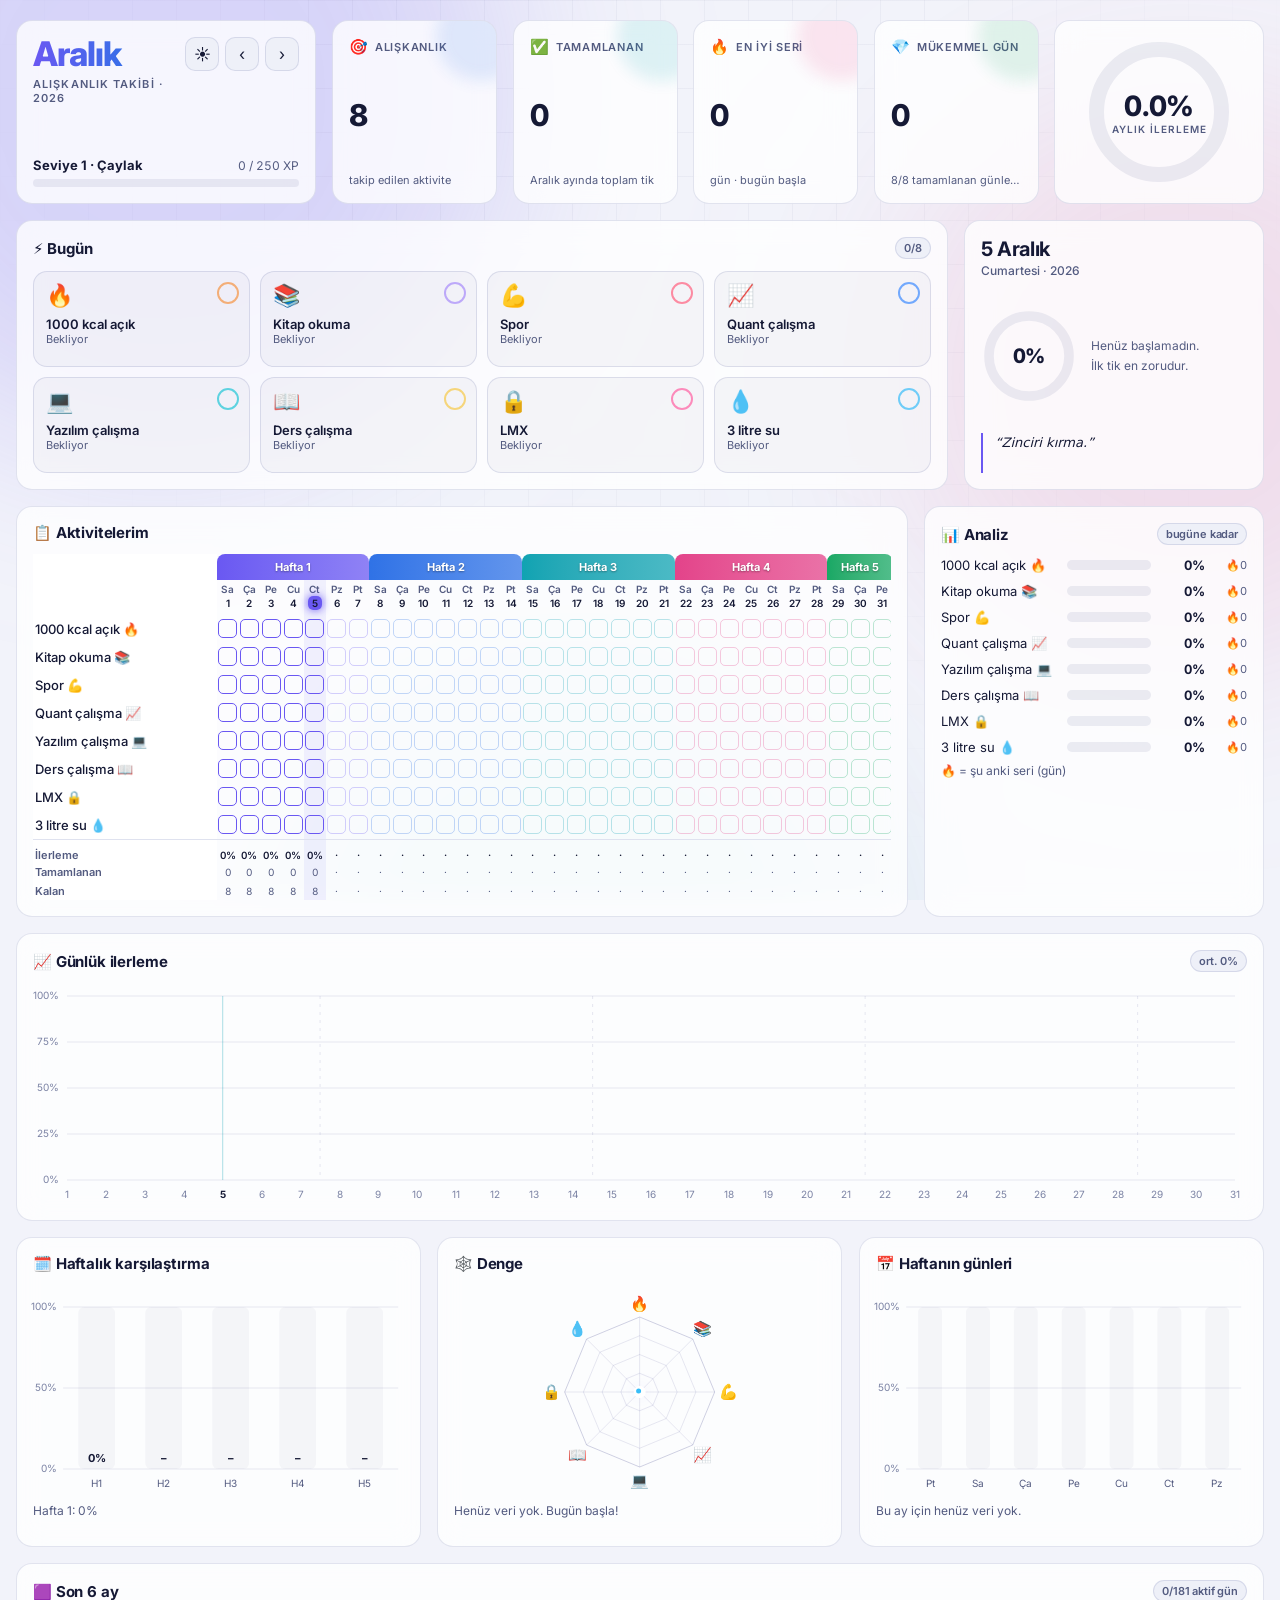
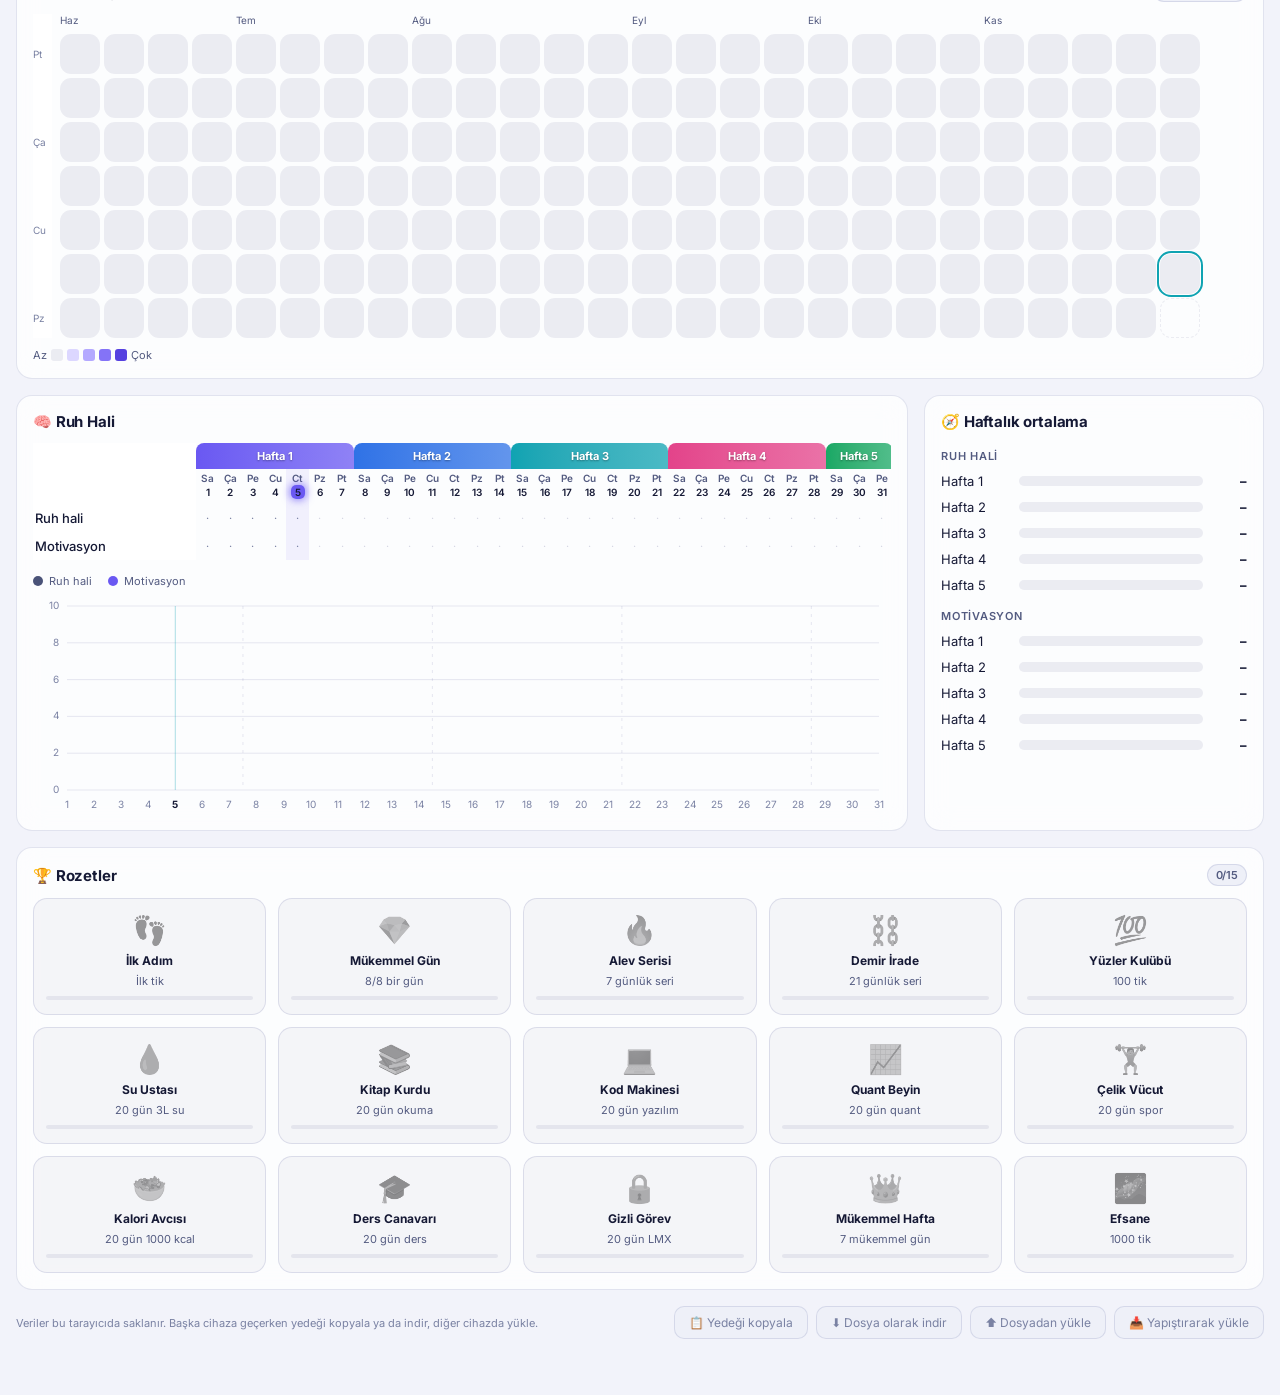
==== commit 99ed51c5: "Alışkanlık sayfası: açık tema, tema düğmesi, kopyala/yapıştır yedekleme - Tüm renkler tokenlara taşı" ====
--- a/docs/aliskanlik/index.html
+++ b/docs/aliskanlik/index.html
@@ -4,49 +4,84 @@
 <meta charset="utf-8">
 <meta name="viewport" content="width=device-width, initial-scale=1, viewport-fit=cover">
 <meta name="theme-color" content="#0a0d1c">
+<meta name="claude:viewport-fit-sides" content="cover">
 <title>Alışkanlık Takibi</title>
 <meta name="description" content="Aylık alışkanlık takibi: günlük işaretleme, seriler, seviye, analiz grafikleri, ısı haritası, ruh hali ve rozetler.">
 <link rel="preconnect" href="https://fonts.googleapis.com">
 <link href="https://fonts.googleapis.com/css2?family=Inter:wght@400;500;600;700;800&display=swap" rel="stylesheet">
 <style>
+/* Layout: tek sütun pano; üstte özet, ortada bugün + tablo, altta grafikler ve rozetler. Koyu tema önce, açık tema aynı tokenlarla. */
 :root{
-  --bg:#0a0d1c; --panel:rgba(20,26,48,.72); --panel-solid:#141a30; --panel2:#1a2140; --line:rgba(120,135,200,.16); --line2:#232c4a;
-  --text:#eef0fa; --muted:#8f98bb; --dim:#5b6488;
+  --bg:#0a0d1c; --panel:rgba(20,26,48,.72); --panel-solid:#141a30; --panel2:#1a2140; --line:rgba(120,135,200,.18); --line2:#262f50;
+  --text:#f1f3fc; --muted:#a7afcf; --dim:#7079a0;
   --w1:#7c6cff; --w2:#3d8bff; --w3:#22c7d6; --w4:#ff5fa2; --w5:#35d38a;
   --hi:#f7c948; --mid:#f59342; --lo:#ef5a5a;
   --mood:#d2d7ef; --motiv:#7c6cff;
+  --track:var(--track); --soft:var(--soft); --shine:rgba(255,255,255,.14); --gridline:var(--gridline);
+  --grid:rgba(140,150,210,.13); --grid2:rgba(140,150,210,.24); --cross:rgba(255,255,255,.4);
+  --tip-bg:var(--tip-bg); --today:rgba(124,108,255,.1);
+  --h1:#2f2a6b; --h2:#4a3fb0; --h3:#6b5cf0; --h4:#a397ff;
+  --aurora:.38; --blend:screen;
   --radius:16px;
+  color-scheme:dark;
+}
+@media (prefers-color-scheme: light){ :root:not([data-theme="dark"]){
+  --bg:#f2f3fa; --panel:rgba(255,255,255,.78); --panel-solid:#ffffff; --panel2:#eef0f8; --line:rgba(60,70,140,.14); --line2:#dfe2ef;
+  --text:#151935; --muted:#535b80; --dim:#7a82a3;
+  --w1:#6a58f2; --w2:#2f72e6; --w3:#0fa3b2; --w4:#e3438a; --w5:#18a865;
+  --hi:#c98f00; --mid:#e07a22; --lo:#dc4343;
+  --mood:#4a5378; --motiv:#6a58f2;
+  --track:rgba(30,40,100,.08); --soft:rgba(30,40,100,.035); --shine:rgba(255,255,255,.6); --gridline:rgba(30,40,100,.04);
+  --grid:rgba(60,70,140,.12); --grid2:rgba(60,70,140,.24); --cross:rgba(20,25,60,.35);
+  --tip-bg:rgba(255,255,255,.97); --today:rgba(106,88,242,.08);
+  --h1:#dcd7ff; --h2:#b4a9ff; --h3:#8473f7; --h4:#5641e0;
+  --aurora:.2; --blend:multiply;
+  color-scheme:light;
+}}
+:root[data-theme="light"]{
+  --bg:#f2f3fa; --panel:rgba(255,255,255,.78); --panel-solid:#ffffff; --panel2:#eef0f8; --line:rgba(60,70,140,.14); --line2:#dfe2ef;
+  --text:#151935; --muted:#535b80; --dim:#7a82a3;
+  --w1:#6a58f2; --w2:#2f72e6; --w3:#0fa3b2; --w4:#e3438a; --w5:#18a865;
+  --hi:#c98f00; --mid:#e07a22; --lo:#dc4343;
+  --mood:#4a5378; --motiv:#6a58f2;
+  --track:rgba(30,40,100,.08); --soft:rgba(30,40,100,.035); --shine:rgba(255,255,255,.6); --gridline:rgba(30,40,100,.04);
+  --grid:rgba(60,70,140,.12); --grid2:rgba(60,70,140,.24); --cross:rgba(20,25,60,.35);
+  --tip-bg:rgba(255,255,255,.97); --today:rgba(106,88,242,.08);
+  --h1:#dcd7ff; --h2:#b4a9ff; --h3:#8473f7; --h4:#5641e0;
+  --aurora:.2; --blend:multiply;
+  color-scheme:light;
 }
 *{box-sizing:border-box}
+[hidden]{display:none!important}
 html,body{margin:0}
-body{background:var(--bg);color:var(--text);font-family:Inter,system-ui,-apple-system,Segoe UI,Roboto,sans-serif;font-size:13px;min-height:100vh;overflow-x:hidden;-webkit-tap-highlight-color:transparent}
+body{background:var(--bg);color:var(--text);transition:background-color .4s,color .4s;font-family:Inter,system-ui,-apple-system,Segoe UI,Roboto,sans-serif;font-size:13px;min-height:100vh;overflow-x:hidden;-webkit-tap-highlight-color:transparent}
 button{font:inherit;color:inherit;cursor:pointer}
 
 /* ---------- animated background ---------- */
 .aurora{position:fixed;inset:0;z-index:-1;overflow:hidden;pointer-events:none}
-.aurora i{position:absolute;border-radius:50%;filter:blur(90px);opacity:.38;mix-blend-mode:screen}
+.aurora i{position:absolute;border-radius:50%;filter:blur(90px);opacity:var(--aurora);mix-blend-mode:var(--blend)}
 .aurora i:nth-child(1){width:55vmax;height:55vmax;left:-15vmax;top:-20vmax;background:var(--w1);animation:drift1 26s ease-in-out infinite alternate}
-.aurora i:nth-child(2){width:45vmax;height:45vmax;right:-15vmax;top:10vh;background:var(--w4);opacity:.22;animation:drift2 32s ease-in-out infinite alternate}
-.aurora i:nth-child(3){width:50vmax;height:50vmax;left:20vw;bottom:-30vmax;background:var(--w3);opacity:.2;animation:drift3 38s ease-in-out infinite alternate}
-.aurora::after{content:"";position:absolute;inset:0;background-image:linear-gradient(rgba(255,255,255,.025) 1px,transparent 1px),linear-gradient(90deg,rgba(255,255,255,.025) 1px,transparent 1px);background-size:44px 44px;mask-image:radial-gradient(ellipse at 50% 0%,#000 30%,transparent 75%)}
+.aurora i:nth-child(2){width:45vmax;height:45vmax;right:-15vmax;top:10vh;background:var(--w4);opacity:calc(var(--aurora)*.6);animation:drift2 32s ease-in-out infinite alternate}
+.aurora i:nth-child(3){width:50vmax;height:50vmax;left:20vw;bottom:-30vmax;background:var(--w3);opacity:calc(var(--aurora)*.55);animation:drift3 38s ease-in-out infinite alternate}
+.aurora::after{content:"";position:absolute;inset:0;background-image:linear-gradient(var(--gridline) 1px,transparent 1px),linear-gradient(90deg,var(--gridline) 1px,transparent 1px);background-size:44px 44px;mask-image:radial-gradient(ellipse at 50% 0%,#000 30%,transparent 75%)}
 @keyframes drift1{to{transform:translate(18vw,14vh) scale(1.15)}}
 @keyframes drift2{to{transform:translate(-22vw,30vh) scale(.85)}}
 @keyframes drift3{to{transform:translate(-14vw,-20vh) scale(1.2)}}
 
-.wrap{max-width:1500px;margin:0 auto;padding:20px 16px 56px}
+.wrap{max-width:1500px;margin:0 auto;padding-block:20px 56px;padding-left:max(16px,env(safe-area-inset-left,0px));padding-right:max(16px,env(safe-area-inset-right,0px))}
 
 /* ---------- cards & reveal ---------- */
 .card{position:relative;background:var(--panel);backdrop-filter:blur(14px);-webkit-backdrop-filter:blur(14px);border:1px solid var(--line);border-radius:var(--radius);padding:16px;transition:border-color .3s,box-shadow .3s,transform .3s}
 .card:hover{border-color:rgba(124,108,255,.35);box-shadow:0 10px 40px -18px rgba(124,108,255,.55)}
 .card h2{margin:0 0 12px;font-size:15px;font-weight:700;letter-spacing:-.01em;display:flex;align-items:center;gap:8px}
 .card h2 .tag{margin-left:auto;font-size:11px;font-weight:600;color:var(--muted);background:var(--panel2);border:1px solid var(--line);padding:3px 8px;border-radius:999px}
-.reveal{opacity:0;transform:translateY(22px) scale(.985);transition:opacity .7s cubic-bezier(.2,.7,.2,1),transform .7s cubic-bezier(.2,.7,.2,1);transition-delay:calc(var(--i,0)*70ms)}
-.reveal.in{opacity:1;transform:none}
+.reveal{animation:rise .7s cubic-bezier(.2,.7,.2,1) both;animation-delay:calc(var(--i,0)*70ms)}
+@keyframes rise{from{opacity:0;transform:translateY(22px) scale(.985)}}
 
 .row{display:grid;grid-template-columns:minmax(0,1fr) 340px;gap:16px;margin-bottom:16px}
 .tri{display:grid;grid-template-columns:repeat(3,minmax(0,1fr));gap:16px;margin-bottom:16px}
 .mb{margin-bottom:16px}
-.scroll{overflow-x:auto;-webkit-overflow-scrolling:touch;scrollbar-width:thin;scrollbar-color:#2a3358 transparent}
+.scroll{overflow-x:auto;-webkit-overflow-scrolling:touch;scrollbar-width:thin;scrollbar-color:var(--line2) transparent}
 
 /* ---------- header ---------- */
 .head{display:grid;grid-template-columns:300px minmax(0,1fr) 210px;gap:16px;margin-bottom:16px}
@@ -57,6 +92,7 @@
 @keyframes shine{to{background-position:300% 0}}
 .month small{display:block;color:var(--muted);font-size:11px;font-weight:600;letter-spacing:.1em;text-transform:uppercase;margin-top:6px}
 .nav{display:flex;gap:6px}
+.nav button:focus-visible,.tile:focus-visible,.foot button:focus-visible,.cb:focus-visible{outline:2px solid var(--w3);outline-offset:2px}
 .nav button{width:34px;height:34px;border-radius:10px;border:1px solid var(--line);background:var(--panel2);font-size:16px;transition:transform .15s,border-color .2s}
 .nav button:hover{border-color:var(--w1);transform:translateY(-1px)}
 .nav button:active{transform:scale(.92)}
@@ -64,7 +100,7 @@
 .lvl-top{display:flex;justify-content:space-between;align-items:baseline;font-size:12px}
 .lvl-top b{font-size:13px}
 .lvl-top span{color:var(--muted);font-variant-numeric:tabular-nums}
-.xp{height:8px;border-radius:99px;background:rgba(255,255,255,.06);overflow:hidden}
+.xp{height:8px;border-radius:99px;background:var(--track);overflow:hidden}
 .xp i{display:block;height:100%;width:0;border-radius:99px;background:linear-gradient(90deg,var(--w1),var(--w3));box-shadow:0 0 12px var(--w1);transition:width 1s cubic-bezier(.2,.7,.2,1)}
 
 .stats{display:grid;grid-template-columns:repeat(4,minmax(0,1fr));gap:16px}
@@ -78,7 +114,7 @@
 .ringcard{display:grid;place-items:center;text-align:center}
 .ring{position:relative;width:150px;height:150px}
 .ring svg{width:100%;height:100%;transform:rotate(-90deg)}
-.ring .trk{fill:none;stroke:rgba(255,255,255,.06);stroke-width:12}
+.ring .trk{fill:none;stroke:var(--track);stroke-width:12}
 .ring .val{fill:none;stroke:url(#ringGrad);stroke-width:12;stroke-linecap:round;transition:stroke-dashoffset 1.2s cubic-bezier(.2,.7,.2,1);filter:drop-shadow(0 0 6px rgba(124,108,255,.7))}
 .ring .lbl{position:absolute;inset:0;display:grid;place-content:center}
 .ring .lbl b{font-size:28px;font-weight:800;letter-spacing:-.02em;font-variant-numeric:tabular-nums}
@@ -87,7 +123,7 @@
 /* ---------- today ---------- */
 .today-wrap{display:grid;grid-template-columns:minmax(0,1fr) 300px;gap:16px}
 .tiles{display:grid;grid-template-columns:repeat(4,minmax(0,1fr));gap:10px}
-.tile{position:relative;overflow:hidden;text-align:left;border:1px solid var(--line);background:rgba(255,255,255,.03);border-radius:14px;padding:12px;display:flex;flex-direction:column;gap:10px;min-height:96px;transition:transform .2s,border-color .3s,background .3s,box-shadow .3s}
+.tile{position:relative;overflow:hidden;text-align:left;border:1px solid var(--line);background:var(--soft);border-radius:14px;padding:12px;display:flex;flex-direction:column;gap:10px;min-height:96px;transition:transform .2s,border-color .3s,background .3s,box-shadow .3s}
 .tile:hover{transform:translateY(-2px);border-color:color-mix(in srgb,var(--hc) 60%,transparent)}
 .tile:active{transform:scale(.96)}
 .tile .ic{font-size:22px;line-height:1;transition:transform .4s cubic-bezier(.3,1.6,.5,1)}
@@ -99,7 +135,7 @@
 .tile.on .chk{background:var(--hc);border-color:var(--hc)}
 .tile.on .chk::after{content:"";width:5px;height:10px;border:solid #0a0d1c;border-width:0 2.5px 2.5px 0;transform:rotate(45deg) translate(-1px,-1px)}
 .tile.on .st{color:var(--text)}
-.tile::after{content:"";position:absolute;inset:0;background:linear-gradient(110deg,transparent 30%,rgba(255,255,255,.12) 50%,transparent 70%);transform:translateX(-120%)}
+.tile::after{content:"";position:absolute;inset:0;background:linear-gradient(110deg,transparent 30%,var(--shine) 50%,transparent 70%);transform:translateX(-120%)}
 .tile.flash::after{animation:sweep .7s ease-out}
 @keyframes sweep{to{transform:translateX(120%)}}
 .daybox{display:flex;flex-direction:column;gap:14px;justify-content:space-between}
@@ -108,7 +144,7 @@
 .mini{display:flex;align-items:center;gap:14px}
 .mini .ring{width:96px;height:96px}
 .mini .ring .lbl b{font-size:20px}
-.quote{font-size:13px;line-height:1.5;color:#cfd4ec;border-left:2px solid var(--w1);padding-left:12px;font-style:italic;min-height:40px}
+.quote{font-size:13px;line-height:1.5;color:var(--text);border-left:2px solid var(--w1);padding-left:12px;font-style:italic;min-height:40px}
 
 /* ---------- habit grid ---------- */
 table.grid{border-collapse:separate;border-spacing:0;width:100%;min-width:860px}
@@ -118,7 +154,7 @@
 .grid .wk th.w{border-radius:8px 8px 0 0;background-size:200% 100%}
 .grid .dn th,.grid .dd th{font-size:10px;color:var(--muted);font-weight:600;height:17px}
 .grid .dd th{color:var(--text);padding-bottom:6px}
-.grid th.today,.grid td.today{background:rgba(124,108,255,.09)}
+.grid th.today,.grid td.today{background:var(--today)}
 .grid .dd th.today span{background:var(--w1);border-radius:5px;padding:1px 4px;box-shadow:0 0 10px var(--w1)}
 .grid tbody td{height:28px}
 .cb{width:19px;height:19px;border-radius:5px;border:1.5px solid var(--c);background:transparent;display:inline-grid;place-items:center;padding:0;transition:background .15s,transform .12s,box-shadow .2s}
@@ -141,7 +177,7 @@
 .ana{display:flex;flex-direction:column;gap:10px}
 .ana .r{display:grid;grid-template-columns:118px minmax(0,1fr) 46px 34px;align-items:center;gap:8px}
 .ana .r>span:first-child{white-space:nowrap;overflow:hidden;text-overflow:ellipsis}
-.ana .t{height:10px;background:rgba(255,255,255,.05);border-radius:99px;overflow:hidden}
+.ana .t{height:10px;background:var(--track);border-radius:99px;overflow:hidden}
 .ana .t i{display:block;height:100%;width:0;border-radius:99px;transition:width 1s cubic-bezier(.2,.7,.2,1)}
 .ana .p{text-align:right;font-variant-numeric:tabular-nums;font-weight:700}
 .ana .fl{font-size:11px;color:var(--muted);text-align:right;font-variant-numeric:tabular-nums}
@@ -168,10 +204,10 @@
 /* ---------- heatmap ---------- */
 .heat-wrap{--cs:14px}
 .heat{display:grid;grid-auto-flow:column;grid-template-rows:repeat(7,var(--cs));gap:4px;width:max-content}
-.heat .c{width:var(--cs);height:var(--cs);border-radius:calc(var(--cs)*.28);background:rgba(255,255,255,.05);transform:scale(0);animation:cell .5s cubic-bezier(.3,1.5,.5,1) forwards;animation-delay:calc(var(--i)*6ms)}
+.heat .c{width:var(--cs);height:var(--cs);border-radius:calc(var(--cs)*.28);background:var(--track);transform:scale(0);animation:cell .5s cubic-bezier(.3,1.5,.5,1) forwards;animation-delay:calc(var(--i)*6ms)}
 @keyframes cell{to{transform:scale(1)}}
-.heat .c.l1{background:#2f2a6b}.heat .c.l2{background:#4a3fb0}.heat .c.l3{background:#6b5cf0}.heat .c.l4{background:#a397ff;box-shadow:0 0 8px rgba(163,151,255,.6)}
-.heat .c.fut{background:transparent;border:1px dashed rgba(255,255,255,.06)}
+.heat .c.l1{background:var(--h1)}.heat .c.l2{background:var(--h2)}.heat .c.l3{background:var(--h3)}.heat .c.l4{background:var(--h4);box-shadow:0 0 8px rgba(163,151,255,.6)}
+.heat .c.fut{background:transparent;border:1px dashed var(--track)}
 .heat .c.now{outline:2px solid var(--w3);outline-offset:1px}
 .heat-wrap{display:flex;gap:8px}
 .heat-days{position:sticky;left:0;z-index:1;background:var(--panel-solid);padding-right:6px;display:grid;grid-template-rows:repeat(7,var(--cs));gap:4px;font-size:10px;color:var(--dim);padding-top:20px;align-items:center}
@@ -182,25 +218,26 @@
 
 /* ---------- badges ---------- */
 .badges{display:grid;grid-template-columns:repeat(5,minmax(0,1fr));gap:12px}
-.badge{position:relative;overflow:hidden;border:1px solid var(--line);border-radius:14px;padding:14px 12px;text-align:center;background:rgba(255,255,255,.02);display:flex;flex-direction:column;align-items:center;gap:6px}
+.badge{position:relative;overflow:hidden;border:1px solid var(--line);border-radius:14px;padding:14px 12px;text-align:center;background:var(--soft);display:flex;flex-direction:column;align-items:center;gap:6px}
 .badge .bi{font-size:28px;filter:grayscale(1) brightness(.6);opacity:.5;transition:filter .5s,transform .5s}
 .badge b{font-size:12px}
 .badge span{font-size:11px;color:var(--muted)}
-.badge .bp{width:100%;height:4px;border-radius:99px;background:rgba(255,255,255,.06);overflow:hidden;margin-top:2px}
+.badge .bp{width:100%;height:4px;border-radius:99px;background:var(--track);overflow:hidden;margin-top:2px}
 .badge .bp i{display:block;height:100%;background:var(--w1);border-radius:99px}
 .badge.got{border-color:rgba(247,201,72,.45);background:linear-gradient(160deg,rgba(247,201,72,.14),rgba(124,108,255,.06))}
 .badge.got .bi{filter:none;opacity:1;animation:float 3s ease-in-out infinite}
 .badge.got .bp i{background:var(--hi)}
-.badge.got::after{content:"";position:absolute;inset:0;background:linear-gradient(115deg,transparent 35%,rgba(255,255,255,.16) 50%,transparent 65%);transform:translateX(-120%);animation:sweep 3.5s ease-in-out infinite}
+.badge.got::after{content:"";position:absolute;inset:0;background:linear-gradient(115deg,transparent 35%,var(--shine) 50%,transparent 65%);transform:translateX(-120%);animation:sweep 3.5s ease-in-out infinite}
 @keyframes float{50%{transform:translateY(-4px)}}
 
 /* ---------- misc ---------- */
-#tip{position:fixed;z-index:50;pointer-events:none;background:rgba(14,18,36,.95);border:1px solid rgba(124,108,255,.4);border-radius:10px;padding:8px 10px;font-size:12px;line-height:1.45;opacity:0;transform:translateY(4px);transition:opacity .12s,transform .12s;box-shadow:0 10px 30px rgba(0,0,0,.4);max-width:240px}
+#tip{position:fixed;z-index:50;pointer-events:none;background:var(--tip-bg);border:1px solid rgba(124,108,255,.4);border-radius:10px;padding:8px 10px;font-size:12px;line-height:1.45;opacity:0;transform:translateY(4px);transition:opacity .12s,transform .12s;box-shadow:0 10px 30px rgba(0,0,0,.4);max-width:240px}
 #tip.on{opacity:1;transform:none}
+#tip{color:var(--text)}
 #tip .tt{color:var(--muted);font-size:11px;margin-bottom:2px}
 #tip .tr{display:flex;align-items:center;gap:6px}
 #tip .tr i{width:8px;height:8px;border-radius:50%}
-#toast{position:fixed;left:50%;bottom:28px;z-index:60;transform:translate(-50%,30px);opacity:0;pointer-events:none;background:linear-gradient(90deg,var(--w1),var(--w4));color:#fff;font-weight:700;padding:12px 18px;border-radius:999px;box-shadow:0 12px 40px -10px var(--w1);transition:transform .45s cubic-bezier(.3,1.5,.5,1),opacity .3s;white-space:nowrap}
+#toast{position:fixed;left:50%;bottom:calc(28px + env(safe-area-inset-bottom,0px));z-index:60;transform:translate(-50%,30px);opacity:0;pointer-events:none;background:linear-gradient(90deg,var(--w1),var(--w4));color:#fff;font-weight:700;padding:12px 18px;border-radius:999px;box-shadow:0 12px 40px -10px var(--w1);transition:transform .45s cubic-bezier(.3,1.5,.5,1),opacity .3s;white-space:nowrap}
 #toast.on{transform:translate(-50%,0);opacity:1}
 #fx{position:fixed;inset:0;pointer-events:none;z-index:55}
 .burst{position:fixed;width:0;height:0;pointer-events:none;z-index:56}
@@ -208,8 +245,12 @@
 @keyframes burst{to{transform:translate(var(--dx),var(--dy)) scale(.2);opacity:0}}
 
 .foot{display:flex;flex-wrap:wrap;gap:10px;justify-content:space-between;align-items:center;color:var(--dim);font-size:11px;margin-top:8px}
-.foot button{background:var(--panel2);border:1px solid var(--line);border-radius:10px;padding:8px 14px;font-size:12px;transition:border-color .2s,transform .15s}
-.foot button:hover{border-color:var(--w1);transform:translateY(-1px)}
+.fbtns{display:flex;gap:8px;flex-wrap:wrap}
+.pastebox{margin-top:12px;display:flex;flex-direction:column;gap:10px}
+.pastebox textarea{width:100%;background:var(--panel2);color:var(--text);border:1px solid var(--line);border-radius:10px;padding:10px;font:12px ui-monospace,Menlo,monospace;resize:vertical}
+.foot button,.pastebox button{background:var(--panel2);border:1px solid var(--line);border-radius:10px;padding:8px 14px;font-size:12px;transition:border-color .2s,transform .15s}
+.pastebox button{background:var(--panel2);border:1px solid var(--line);border-radius:10px;padding:8px 14px;font-size:12px}
+.foot button:hover,.pastebox button:hover{border-color:var(--w1);transform:translateY(-1px)}
 
 @media (max-width:1200px){
   .head{grid-template-columns:minmax(0,1fr) 200px}
@@ -221,7 +262,6 @@
   .head{grid-template-columns:minmax(0,1fr)}
   .stats{grid-template-columns:repeat(2,minmax(0,1fr));gap:12px}
   .stat .v{font-size:26px}
-  .ringcard{order:-1}
   .tiles{grid-template-columns:repeat(2,minmax(0,1fr))}
   .grid .name{min-width:124px;font-size:12px}
   .badges{grid-template-columns:repeat(2,minmax(0,1fr))}
@@ -230,7 +270,6 @@
 }
 @media (prefers-reduced-motion:reduce){
   *,*::before,*::after{animation-duration:.01ms!important;animation-iteration-count:1!important;transition-duration:.01ms!important}
-  .reveal{opacity:1;transform:none}
 }
 </style>
 </head>
@@ -255,7 +294,7 @@
     <div class="card month reveal" style="--i:0">
       <div class="month-top">
         <div><h1 id="mName">—</h1><small>Alışkanlık Takibi · <span id="yName"></span></small></div>
-        <div class="nav"><button id="prev" aria-label="Önceki ay">‹</button><button id="next" aria-label="Sonraki ay">›</button></div>
+        <div class="nav"><button id="theme" aria-label="Temayı değiştir" title="Açık / koyu tema">🌙</button><button id="prev" aria-label="Önceki ay">‹</button><button id="next" aria-label="Sonraki ay">›</button></div>
       </div>
       <div class="lvl">
         <div class="lvl-top"><b id="lvlName">Seviye 1</b><span id="lvlXp">0 / 250 XP</span></div>
@@ -342,7 +381,7 @@
         <div><div class="heat-months" id="heatMonths"></div><div class="heat" id="heat"></div></div>
       </div>
     </div>
-    <div class="hlegend">Az <i style="background:rgba(255,255,255,.05)"></i><i style="background:#2f2a6b"></i><i style="background:#4a3fb0"></i><i style="background:#6b5cf0"></i><i style="background:#a397ff"></i> Çok</div>
+    <div class="hlegend">Az <i style="background:var(--track)"></i><i style="background:var(--h1)"></i><i style="background:var(--h2)"></i><i style="background:var(--h3)"></i><i style="background:var(--h4)"></i> Çok</div>
   </section>
 
   <!-- Mood -->
@@ -366,13 +405,20 @@
   </section>
 
   <footer class="foot">
-    <span>Veriler bu tarayıcıda saklanır. Cihaz değiştirirken yedeği indir, diğer cihazda yükle.</span>
-    <span style="display:flex;gap:8px">
-      <button id="exp">⬇ Yedeği indir</button>
-      <button id="imp">⬆ Yedeği yükle</button>
+    <span>Veriler bu tarayıcıda saklanır. Başka cihaza geçerken yedeği kopyala ya da indir, diğer cihazda yükle.</span>
+    <span class="fbtns">
+      <button id="copy">📋 Yedeği kopyala</button>
+      <button id="exp">⬇ Dosya olarak indir</button>
+      <button id="imp">⬆ Dosyadan yükle</button>
+      <button id="pasteBtn">📥 Yapıştırarak yükle</button>
       <input type="file" id="impFile" accept="application/json" hidden>
     </span>
   </footer>
+  <div class="card pastebox" id="pasteBox" hidden>
+    <label for="pasteArea">Kopyaladığın yedeği buraya yapıştır:</label>
+    <textarea id="pasteArea" rows="4" spellcheck="false"></textarea>
+    <div class="fbtns"><button id="pasteGo">Yükle</button><button id="pasteCancel">Vazgeç</button></div>
+  </div>
 </div>
 
 <script>
@@ -408,7 +454,12 @@
 const DAYS = ["Pz","Pt","Sa","Ça","Pe","Cu","Ct"];
 const DAYS_FULL = ["Pazar","Pazartesi","Salı","Çarşamba","Perşembe","Cuma","Cumartesi"];
 const css = v => getComputedStyle(document.documentElement).getPropertyValue(v).trim();
-const WEEK_COLORS = ["--w1","--w2","--w3","--w4","--w5"].map(css);
+let WEEK_COLORS = [], C = {};
+function readTokens() {
+  WEEK_COLORS = ["--w1","--w2","--w3","--w4","--w5"].map(css);
+  C = { text: css("--text"), muted: css("--muted"), dim: css("--dim"), surface: css("--panel-solid"), grid: css("--grid"),
+        grid2: css("--grid2"), cross: css("--cross"), soft: css("--soft"), hi: css("--hi") };
+}
 const KEY = "aliskanlik:v1";
 const H = HABITS.length;
 
@@ -703,10 +754,10 @@
     <mask id="${gradId}m"><rect x="0" y="0" width="${W}" height="${Hh}" fill="url(#${gradId}v)"/></mask>
     <filter id="${gradId}g" x="-10%" y="-30%" width="120%" height="160%"><feGaussianBlur stdDeviation="4" result="b"/><feMerge><feMergeNode in="b"/><feMergeNode in="SourceGraphic"/></feMerge></filter>
   </defs>`;
-  for (const t of ticks) g += `<line x1="${L}" x2="${W - R}" y1="${y(t)}" y2="${y(t)}" stroke="rgba(140,150,210,.12)"/><text x="${L - 8}" y="${y(t) + 3}" fill="#5b6488" font-size="10" text-anchor="end">${t}${suffix}</text>`;
+  for (const t of ticks) g += `<line x1="${L}" x2="${W - R}" y1="${y(t)}" y2="${y(t)}" stroke="${C.grid}"/><text x="${L - 8}" y="${y(t) + 3}" fill="${C.dim}" font-size="10" text-anchor="end">${t}${suffix}</text>`;
   const stepX = W < 520 ? 3 : 1;
-  for (let d = 1; d <= n; d++) if ((d - 1) % stepX === 0 || isToday(d)) g += `<text x="${x(d)}" y="${Hh - 6}" fill="${isToday(d) ? "#eef0fa" : "#5b6488"}" font-weight="${isToday(d) ? 700 : 400}" font-size="10" text-anchor="middle">${d}</text>`;
-  for (let w = 1; w * 7 < n; w++) g += `<line x1="${(x(w * 7) + x(w * 7 + 1)) / 2}" x2="${(x(w * 7) + x(w * 7 + 1)) / 2}" y1="${T}" y2="${Hh - B}" stroke="rgba(140,150,210,.14)" stroke-dasharray="3 5"/>`;
+  for (let d = 1; d <= n; d++) if ((d - 1) % stepX === 0 || isToday(d)) g += `<text x="${x(d)}" y="${Hh - 6}" fill="${isToday(d) ? C.text : C.dim}" font-weight="${isToday(d) ? 700 : 400}" font-size="10" text-anchor="middle">${d}</text>`;
+  for (let w = 1; w * 7 < n; w++) g += `<line x1="${(x(w * 7) + x(w * 7 + 1)) / 2}" x2="${(x(w * 7) + x(w * 7 + 1)) / 2}" y1="${T}" y2="${Hh - B}" stroke="${C.grid}" stroke-dasharray="3 5"/>`;
   if (Y === TY && M === TM) g += `<line x1="${x(TD)}" x2="${x(TD)}" y1="${T}" y2="${Hh - B}" stroke="var(--w3)" stroke-opacity=".35"/>`;
   for (const s of series) {
     const pts = s.values.map((v, i) => v == null ? null : [x(i + 1), y(v)]).filter(Boolean);
@@ -714,9 +765,9 @@
     const line = smooth(pts, T, Hh - B), stroke = s.color === "grad" ? `url(#${gradId}h)` : s.color;
     if (s.area && pts.length > 1) g += `<path class="${animate ? "fade" : ""}" d="${line} L${pts.at(-1)[0]},${y(0)} L${pts[0][0]},${y(0)} Z" fill="url(#${gradId}h)" mask="url(#${gradId}m)"/>`;
     g += `<path class="${animate ? "draw" : ""}" pathLength="1" d="${line}" fill="none" stroke="${stroke}" stroke-width="2.5" stroke-linecap="round" filter="url(#${gradId}g)"/>`;
-    if (s.dots || pts.length < 2) g += pts.map(p => `<circle class="${animate ? "fade" : ""}" cx="${p[0]}" cy="${p[1]}" r="3" fill="${s.color === "grad" ? "#fff" : s.color}" stroke="#141a30" stroke-width="2"/>`).join("");
-  }
-  g += `<g id="${gradId}x" style="display:none"><line y1="${T}" y2="${Hh - B}" stroke="rgba(255,255,255,.35)" stroke-dasharray="2 3"/>${series.map(s => `<circle r="5" fill="${s.color === "grad" ? "#fff" : s.color}" stroke="#141a30" stroke-width="2"/>`).join("")}</g>`;
+    if (s.dots || pts.length < 2) g += pts.map(p => `<circle class="${animate ? "fade" : ""}" cx="${p[0]}" cy="${p[1]}" r="3" fill="${s.color === "grad" ? C.text : s.color}" stroke="${C.surface}" stroke-width="2"/>`).join("");
+  }
+  g += `<g id="${gradId}x" style="display:none"><line y1="${T}" y2="${Hh - B}" stroke="${C.cross}" stroke-dasharray="2 3"/>${series.map(s => `<circle r="5" fill="${s.color === "grad" ? C.text : s.color}" stroke="${C.surface}" stroke-width="2"/>`).join("")}</g>`;
   g += `<rect class="hov" x="${L}" y="0" width="${W - L - R}" height="${Hh}" fill="transparent"/>`;
   svg.setAttribute("viewBox", `0 0 ${W} ${Hh}`);
   svg.innerHTML = g;
@@ -768,7 +819,7 @@
   const L = 30, R = 6, T = 22, B = 26, y = v => T + (1 - v / 100) * (Hh - T - B);
   const slot = (W - L - R) / weeks, bw = Math.min(46, slot * .55);
   let g = "";
-  for (const t of [0, 50, 100]) g += `<line x1="${L}" x2="${W - R}" y1="${y(t)}" y2="${y(t)}" stroke="rgba(140,150,210,.12)"/><text x="${L - 6}" y="${y(t) + 3}" fill="#5b6488" font-size="10" text-anchor="end">${t}%</text>`;
+  for (const t of [0, 50, 100]) g += `<line x1="${L}" x2="${W - R}" y1="${y(t)}" y2="${y(t)}" stroke="${C.grid}"/><text x="${L - 6}" y="${y(t) + 3}" fill="${C.dim}" font-size="10" text-anchor="end">${t}%</text>`;
   const res = [];
   for (let w = 0; w < weeks; w++) {
     const a = w * 7 + 1, b = Math.min(n, w * 7 + 7), upto = Math.min(b, el), days = Math.max(0, upto - a + 1);
@@ -776,10 +827,10 @@
     res.push({ w, p, days });
     const cx = L + slot * (w + .5), top = y(p), h = Math.max(0, y(0) - top), c = WEEK_COLORS[w];
     g += `<defs><linearGradient id="wg${w}" x1="0" y1="0" x2="0" y2="1"><stop offset="0" stop-color="${c}"/><stop offset="1" stop-color="${c}" stop-opacity=".25"/></linearGradient></defs>`;
-    g += `<rect x="${cx - bw / 2}" y="${T}" width="${bw}" height="${y(0) - T}" rx="6" fill="rgba(255,255,255,.03)"/>`;
+    g += `<rect x="${cx - bw / 2}" y="${T}" width="${bw}" height="${y(0) - T}" rx="6" fill="${C.soft}"/>`;
     if (h > 0) g += `<path class="${animate ? "grow" : ""}" style="--i:${w}" d="M${cx - bw / 2},${y(0)} V${top + 6} Q${cx - bw / 2},${top} ${cx - bw / 2 + 6},${top} H${cx + bw / 2 - 6} Q${cx + bw / 2},${top} ${cx + bw / 2},${top + 6} V${y(0)} Z" fill="url(#wg${w})"/>`;
-    g += `<text x="${cx}" y="${(days ? top : y(0)) - 7}" fill="#eef0fa" font-size="11" font-weight="700" text-anchor="middle">${days ? fmt(p) : "–"}</text>`;
-    g += `<text x="${cx}" y="${Hh - 8}" fill="#8f98bb" font-size="10" text-anchor="middle">H${w + 1}</text>`;
+    g += `<text x="${cx}" y="${(days ? top : y(0)) - 7}" fill="${C.text}" font-size="11" font-weight="700" text-anchor="middle">${days ? fmt(p) : "–"}</text>`;
+    g += `<text x="${cx}" y="${Hh - 8}" fill="${C.muted}" font-size="10" text-anchor="middle">H${w + 1}</text>`;
     g += `<rect x="${cx - slot / 2}" y="0" width="${slot}" height="${Hh}" fill="transparent" data-tip="<div class='tt'>Hafta ${w + 1} · ${a}–${b} ${MONTHS[M]}</div>${days ? `<b>%${p.toFixed(1)}</b> · ${done}/${days * H} tik` : "Henüz başlamadı"}"/>`;
   }
   svg.setAttribute("viewBox", `0 0 ${W} ${Hh}`); svg.innerHTML = g;
@@ -797,16 +848,16 @@
   const vals = HABITS.map(h => pct((m.checks[h.id] || []).filter(d => d <= el).length, el));
   let g = `<defs><radialGradient id="rg"><stop offset="0" stop-color="#22c7d6" stop-opacity=".55"/><stop offset="1" stop-color="#7c6cff" stop-opacity=".35"/></radialGradient>
     <linearGradient id="rs" x1="0" y1="0" x2="1" y2="1"><stop offset="0" stop-color="#7c6cff"/><stop offset=".5" stop-color="#22c7d6"/><stop offset="1" stop-color="#ff5fa2"/></linearGradient></defs>`;
-  for (const lv of [25, 50, 75, 100]) g += `<polygon points="${HABITS.map((_, i) => pt(i, lv).join(",")).join(" ")}" fill="none" stroke="rgba(140,150,210,${lv === 100 ? .22 : .1})"/>`;
+  for (const lv of [25, 50, 75, 100]) g += `<polygon points="${HABITS.map((_, i) => pt(i, lv).join(",")).join(" ")}" fill="none" stroke="${lv === 100 ? C.grid2 : C.grid}"/>`;
   HABITS.forEach((h, i) => {
     const [ex, ey] = pt(i, 100), [lx, ly] = pt(i, 118);
-    g += `<line x1="${cx}" y1="${cy}" x2="${ex}" y2="${ey}" stroke="rgba(140,150,210,.1)"/>`;
+    g += `<line x1="${cx}" y1="${cy}" x2="${ex}" y2="${ey}" stroke="${C.grid}"/>`;
     g += `<text x="${lx}" y="${ly + 5}" font-size="15" text-anchor="middle">${h.icon}</text>`;
   });
   g += `<polygon class="${animate ? "radar-poly" : ""}" points="${vals.map((v, i) => pt(i, Math.max(v, 2)).join(",")).join(" ")}" fill="url(#rg)" stroke="url(#rs)" stroke-width="2" stroke-linejoin="round" style="filter:drop-shadow(0 0 8px rgba(124,108,255,.6))"/>`;
   vals.forEach((v, i) => {
     const [px, py] = pt(i, Math.max(v, 2)), h = HABITS[i];
-    g += `<circle cx="${px}" cy="${py}" r="3.5" fill="${h.color}" stroke="#141a30" stroke-width="2"/>`;
+    g += `<circle cx="${px}" cy="${py}" r="3.5" fill="${h.color}" stroke="${C.surface}" stroke-width="2"/>`;
     g += `<circle cx="${px}" cy="${py}" r="14" fill="transparent" data-tip="<div class='tt'>${h.icon} ${esc(h.name)}</div><b>%${v.toFixed(1)}</b>"/>`;
   });
   svg.setAttribute("viewBox", `0 0 ${W} ${Hh}`); svg.innerHTML = g;
@@ -825,13 +876,13 @@
   const best = avg.reduce((bi, v, i) => v && (bi < 0 || v > avg[bi]) ? i : bi, -1);
   let g = `<defs><linearGradient id="dg" x1="0" y1="0" x2="0" y2="1"><stop offset="0" stop-color="#22c7d6"/><stop offset="1" stop-color="#22c7d6" stop-opacity=".2"/></linearGradient>
     <linearGradient id="dgb" x1="0" y1="0" x2="0" y2="1"><stop offset="0" stop-color="#f7c948"/><stop offset="1" stop-color="#f59342" stop-opacity=".3"/></linearGradient></defs>`;
-  for (const t of [0, 50, 100]) g += `<line x1="${L}" x2="${W - R}" y1="${y(t)}" y2="${y(t)}" stroke="rgba(140,150,210,.12)"/><text x="${L - 6}" y="${y(t) + 3}" fill="#5b6488" font-size="10" text-anchor="end">${t}%</text>`;
+  for (const t of [0, 50, 100]) g += `<line x1="${L}" x2="${W - R}" y1="${y(t)}" y2="${y(t)}" stroke="${C.grid}"/><text x="${L - 6}" y="${y(t) + 3}" fill="${C.dim}" font-size="10" text-anchor="end">${t}%</text>`;
   avg.forEach((v, i) => {
     const cx = L + slot * (i + .5), top = y(v ?? 0), h = y(0) - top;
-    g += `<rect x="${cx - bw / 2}" y="${T}" width="${bw}" height="${y(0) - T}" rx="5" fill="rgba(255,255,255,.03)"/>`;
+    g += `<rect x="${cx - bw / 2}" y="${T}" width="${bw}" height="${y(0) - T}" rx="5" fill="${C.soft}"/>`;
     if (v != null && h > 0) g += `<path class="${animate ? "grow" : ""}" style="--i:${i}" d="M${cx - bw / 2},${y(0)} V${top + 5} Q${cx - bw / 2},${top} ${cx - bw / 2 + 5},${top} H${cx + bw / 2 - 5} Q${cx + bw / 2},${top} ${cx + bw / 2},${top + 5} V${y(0)} Z" fill="url(#${i === best ? "dgb" : "dg"})"/>`;
-    if (i === best) g += `<text x="${cx}" y="${top - 7}" fill="#eef0fa" font-size="11" font-weight="700" text-anchor="middle">${fmt(v)}</text>`;
-    g += `<text x="${cx}" y="${Hh - 8}" fill="${i === best ? "#f7c948" : "#8f98bb"}" font-size="10" text-anchor="middle">${DAYS[order[i]]}</text>`;
+    if (i === best) g += `<text x="${cx}" y="${top - 7}" fill="${C.text}" font-size="11" font-weight="700" text-anchor="middle">${fmt(v)}</text>`;
+    g += `<text x="${cx}" y="${Hh - 8}" fill="${i === best ? C.hi : C.muted}" font-size="10" text-anchor="middle">${DAYS[order[i]]}</text>`;
     g += `<rect x="${cx - slot / 2}" y="0" width="${slot}" height="${Hh}" fill="transparent" data-tip="<div class='tt'>${DAYS_FULL[order[i]]} (${cnt[order[i]]} gün)</div>${v == null ? "Veri yok" : `Ortalama <b>%${v.toFixed(1)}</b>`}"/>`;
   });
   svg.setAttribute("viewBox", `0 0 ${W} ${Hh}`); svg.innerHTML = g;
@@ -857,7 +908,7 @@
   }
   $("heatMonths").innerHTML = months; $("heat").innerHTML = cells;
   $("heatTag").textContent = `${active}/${total} aktif gün`;
-  const sc = $("heatScroll"), cs = Math.max(12, Math.min(30, Math.floor((sc.clientWidth - 30) / 26) - 4));
+  const sc = $("heatScroll"), cs = Math.max(12, Math.min(40, Math.floor((sc.clientWidth - 30) / 26) - 4));
   sc.querySelector(".heat-wrap").style.setProperty("--cs", cs + "px");
   sc.scrollLeft = sc.scrollWidth;
 }
@@ -899,7 +950,7 @@
   });
 }
 function renderAll(animate = true) {
-  buildIndex(); renderHeader(); renderToday(); renderHabitGrid(); renderMoodGrid(); renderAnalysis(); renderCharts(animate); renderHeat(); renderBadges(); scrollToToday();
+  readTokens(); buildIndex(); renderHeader(); renderToday(); renderHabitGrid(); renderMoodGrid(); renderAnalysis(); renderCharts(animate); renderHeat(); renderBadges(); scrollToToday();
 }
 function refresh() { renderHeader(); renderToday(); renderHabitGrid(); renderAnalysis(); renderCharts(false); renderBadges(); renderHeat(); }
 
@@ -939,26 +990,51 @@
   a.download = `aliskanlik-yedek-${new Date().toISOString().slice(0, 10)}.json`;
   a.click(); setTimeout(() => URL.revokeObjectURL(a.href), 1000);
 };
+$("copy").onclick = async () => {
+  const txt = JSON.stringify(store);
+  try { await navigator.clipboard.writeText(txt); toast("📋 Yedek panoya kopyalandı"); }
+  catch { $("pasteBox").hidden = false; $("pasteArea").value = txt; $("pasteArea").select(); toast("Metin seçildi, elle kopyala"); }
+};
+function loadBackup(text) {
+  const data = JSON.parse(text);
+  if (typeof data !== "object" || !data || Array.isArray(data)) throw 0;
+  store = data; save(); renderAll(true);
+}
+$("pasteBtn").onclick = () => { $("pasteBox").hidden = false; $("pasteArea").value = ""; $("pasteArea").focus(); };
+$("pasteCancel").onclick = () => { $("pasteBox").hidden = true; };
+$("pasteGo").onclick = () => {
+  try { loadBackup($("pasteArea").value); $("pasteBox").hidden = true; toast("✅ Yedek yüklendi"); }
+  catch { toast("⚠️ Yapıştırılan metin geçerli bir yedek değil"); }
+};
 $("imp").onclick = () => $("impFile").click();
 $("impFile").onchange = async e => {
   const f = e.target.files[0]; if (!f) return;
   try {
-    const data = JSON.parse(await f.text());
-    if (typeof data !== "object" || !data || Array.isArray(data)) throw 0;
-    store = data; save(); renderAll(true); toast("✅ Yedek yüklendi");
+    loadBackup(await f.text()); toast("✅ Yedek yüklendi");
   } catch { toast("⚠️ Yedek dosyası okunamadı"); }
   e.target.value = "";
 };
 
 let rt; addEventListener("resize", () => { clearTimeout(rt); rt = setTimeout(() => { renderCharts(false); renderHeat(); }, 150); });
 
-// reveal on scroll
-const reveals = document.querySelectorAll(".reveal");
-if ("IntersectionObserver" in window) {
-  const io = new IntersectionObserver(es => es.forEach(en => { if (en.isIntersecting) { en.target.classList.add("in"); io.unobserve(en.target); } }), { threshold: .08 });
-  reveals.forEach(r => io.observe(r));
-  setTimeout(() => reveals.forEach(r => r.classList.add("in")), 4000);
-} else reveals.forEach(r => r.classList.add("in"));
+// theme
+const THEME_KEY = "aliskanlik:theme", root = document.documentElement;
+function applyTheme(t) {
+  if (t) root.setAttribute("data-theme", t); else root.removeAttribute("data-theme");
+  const light = (t || (matchMedia("(prefers-color-scheme: light)").matches ? "light" : "dark")) === "light";
+  $("theme").textContent = light ? "☀️" : "🌙";
+  $("theme").setAttribute("aria-label", light ? "Koyu temaya geç" : "Açık temaya geç");
+  document.querySelector('meta[name="theme-color"]')?.setAttribute("content", css("--bg"));
+}
+let savedTheme = null; try { savedTheme = localStorage.getItem(THEME_KEY); } catch (e) {}
+applyTheme(savedTheme);
+$("theme").onclick = () => {
+  const cur = root.getAttribute("data-theme") || (matchMedia("(prefers-color-scheme: light)").matches ? "light" : "dark");
+  const next = cur === "light" ? "dark" : "light";
+  try { localStorage.setItem(THEME_KEY, next); } catch (e) {}
+  applyTheme(next); renderAll(false);
+};
+matchMedia("(prefers-color-scheme: light)").addEventListener?.("change", () => { if (!root.getAttribute("data-theme")) { applyTheme(null); renderAll(false); } });
 
 renderAll(true);
 </script>
